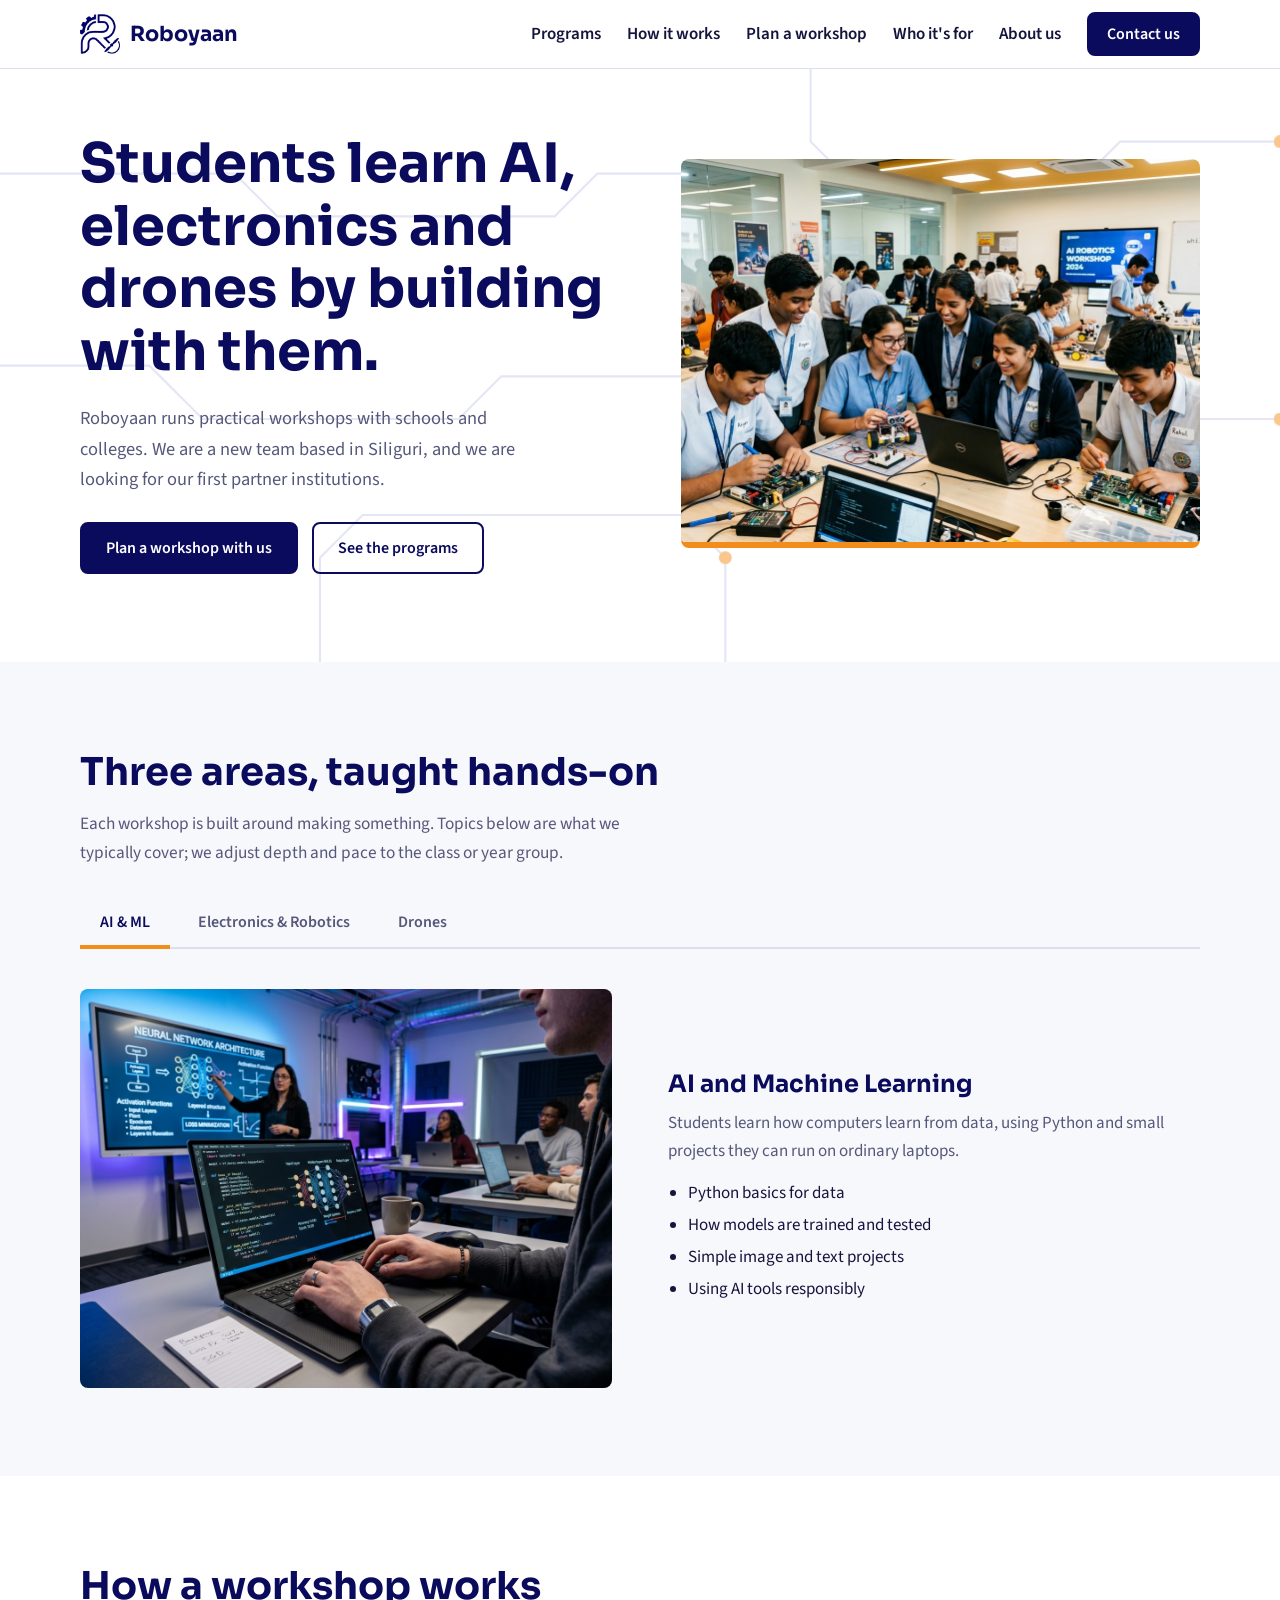
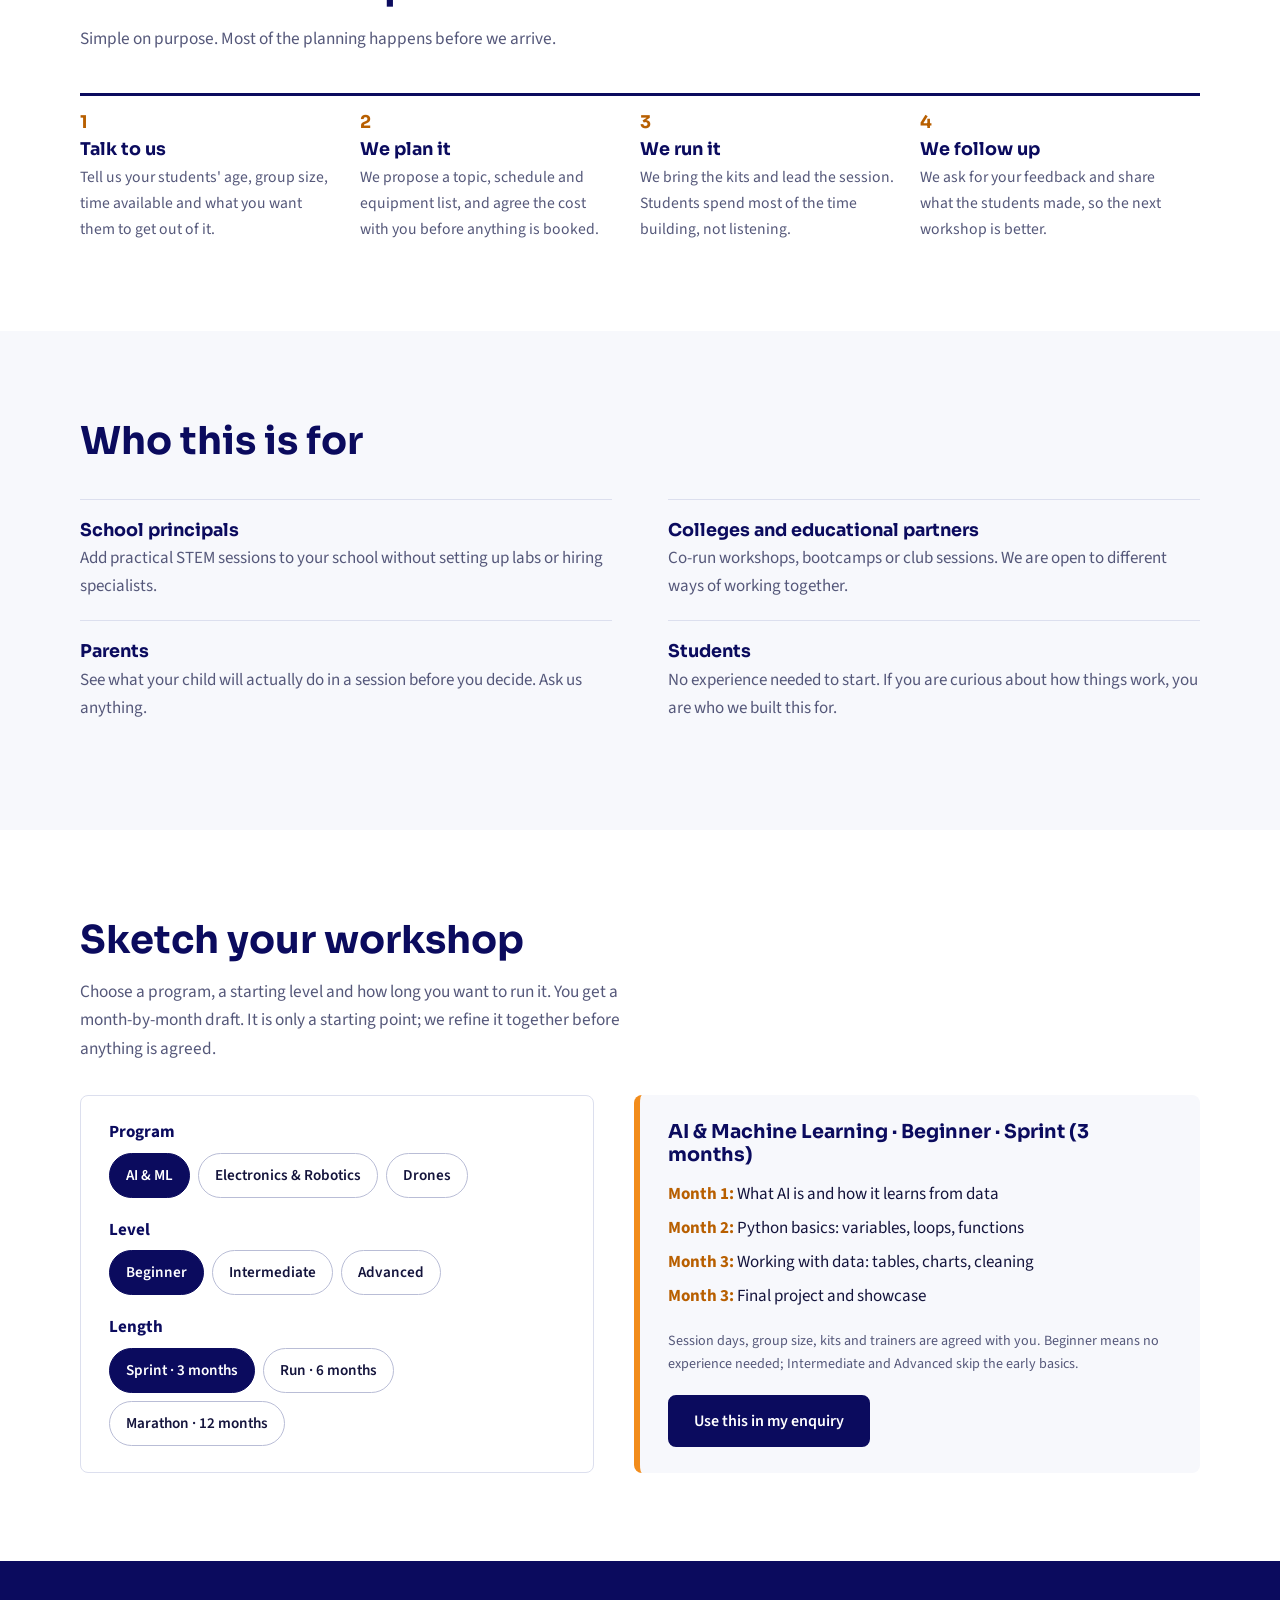
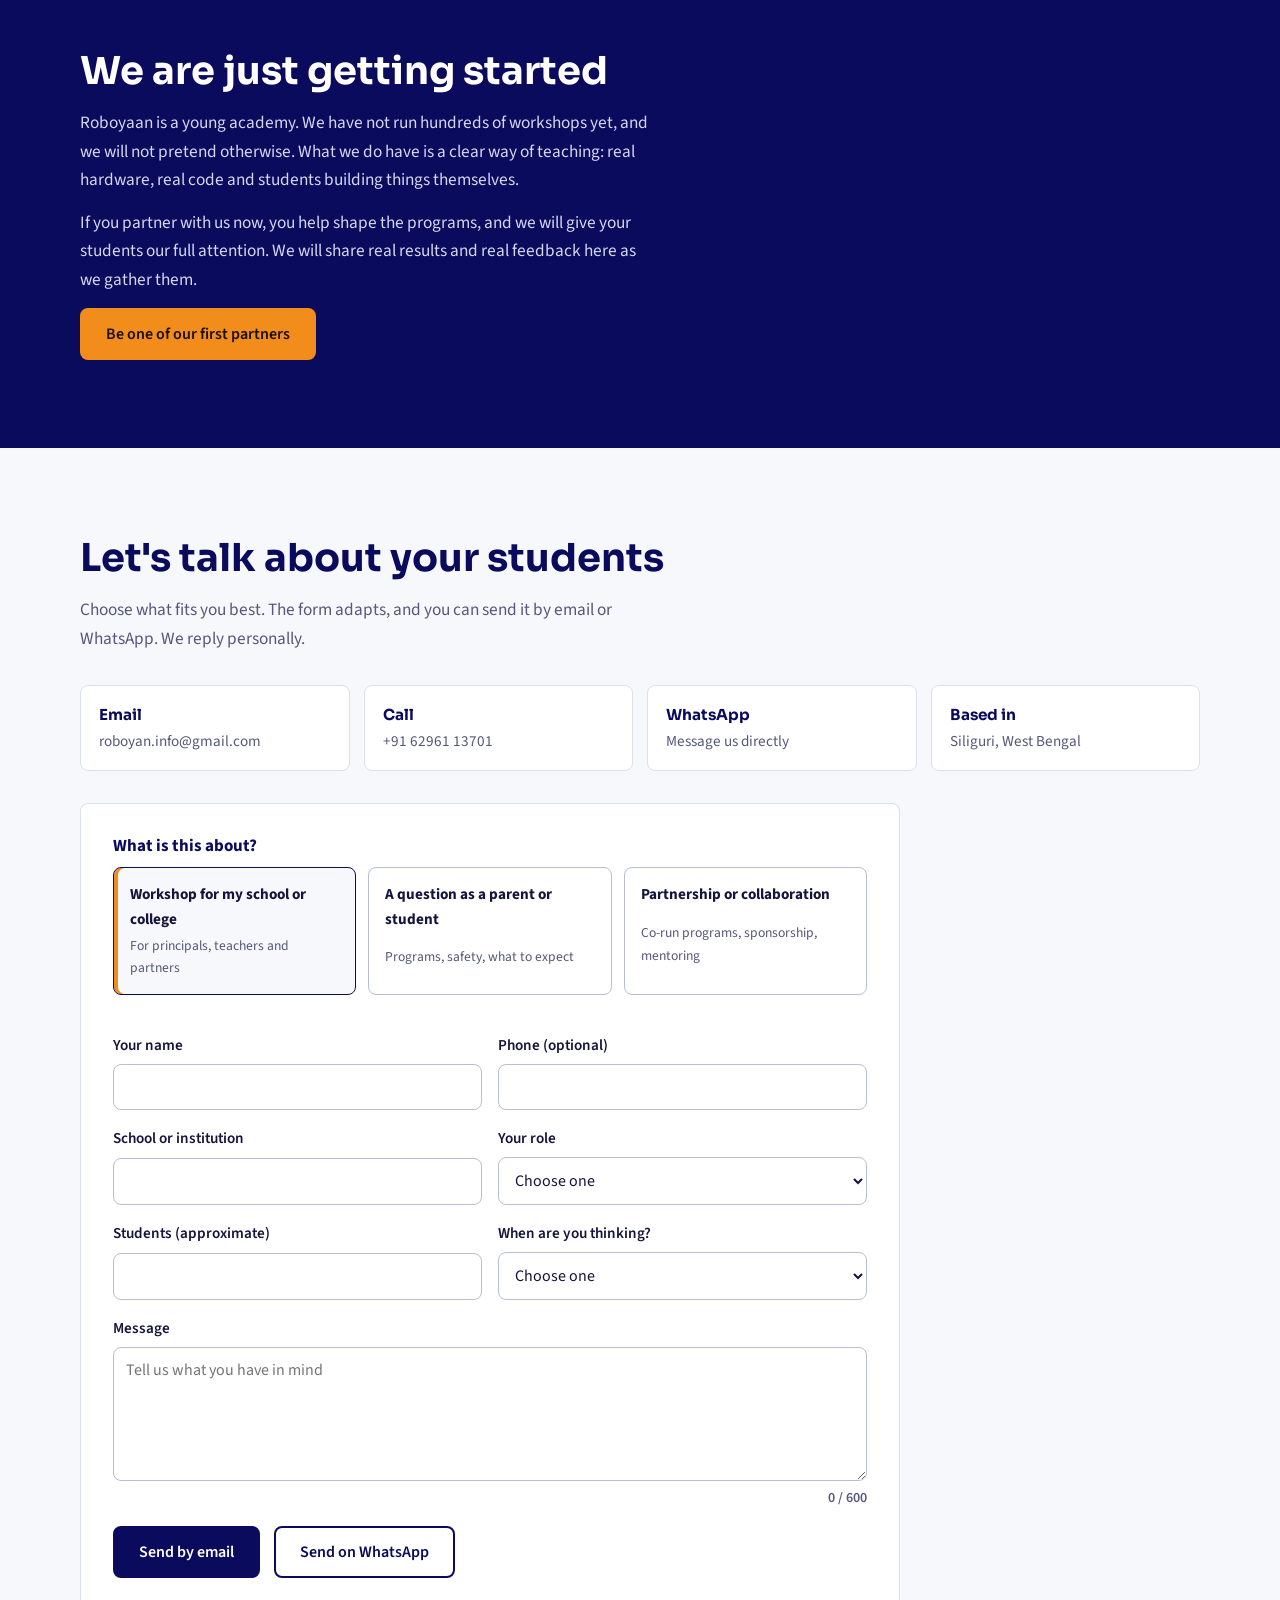
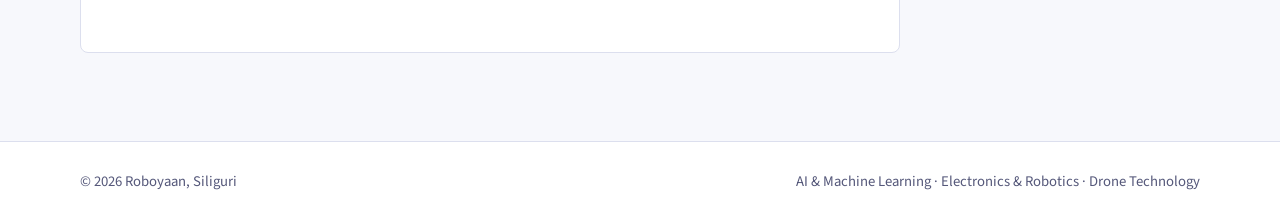
==== index.html @ c1b2df6e "Add files via upload" ====
<!DOCTYPE html>
<html lang="en" class="no-js">
<head>
<meta charset="UTF-8">
<meta name="viewport" content="width=device-width, initial-scale=1">
<title>Roboyaan | Hands-on AI, Electronics and Drone Workshops for Schools and Colleges</title>
<meta name="description" content="Roboyaan is a new education team in Siliguri running hands-on workshops in AI and machine learning, electronics and robotics, and drone technology for schools and colleges.">
<link rel="icon" href="favicon.ico" sizes="any">
<link rel="icon" type="image/png" sizes="32x32" href="favicon-32.png">
<link rel="icon" type="image/png" sizes="16x16" href="favicon-16.png">
<link rel="apple-touch-icon" href="apple-touch-icon.png">
<meta name="theme-color" content="#0b0b5e">
<link rel="preconnect" href="https://fonts.googleapis.com">
<link rel="preconnect" href="https://fonts.gstatic.com" crossorigin>
<link href="https://fonts.googleapis.com/css2?family=Sora:wght@500;700&family=Source+Sans+3:wght@400;600;700&display=swap" rel="stylesheet">
<script>document.documentElement.className="js"</script>
<link rel="stylesheet" href="style.css">
</head>
<body>

<header>
  <div class="wrap bar">
    <a class="brand" href="#top"><img src="assets/logo-mark.png" alt="" width="40" height="40"><span>Roboyaan</span></a>
    <button class="menu" id="menu" aria-expanded="false" aria-controls="nav">Menu</button>
    <nav id="nav">
      <a href="#programs">Programs</a>
      <a href="#how">How it works</a>
      <a href="#planner">Plan a workshop</a>
      <a href="#who">Who it's for</a>
      <a href="#about">About us</a>
      <a class="btn" href="#contact">Contact us</a>
    </nav>
  </div>
</header>

<main id="top">
<section class="hero">
  <svg class="circuit" viewBox="0 0 1200 600" preserveAspectRatio="xMidYMid slice" aria-hidden="true">
    <path pathLength="1" d="M0 120H220L260 160H520L560 120H900"/>
    <path pathLength="1" d="M0 300H140L190 350H430L470 310H760L800 350H1200"/>
    <path pathLength="1" d="M300 600V480L340 440H640L680 480V600"/>
    <path pathLength="1" d="M760 0V90L800 130H1010L1050 90H1200"/>
    <circle cx="900" cy="120" r="6"/><circle cx="1200" cy="350" r="6"/><circle cx="680" cy="480" r="6"/><circle cx="1200" cy="90" r="6"/>
  </svg>
  <div class="wrap">
    <div>
      <h1>Students learn AI, electronics and drones by building with them.</h1>
      <p>Roboyaan runs practical workshops with schools and colleges. We are a new team based in Siliguri, and we are looking for our first partner institutions.</p>
      <div class="actions">
        <a class="btn" href="#contact">Plan a workshop with us</a>
        <a class="btn ghost" href="#programs">See the programs</a>
      </div>
    </div>
    <figure>
      <img src="assets/hero_workshop.jpg" alt="Students working on robotics kits and laptops in a classroom">
      <!-- TODO: replace with a real Roboyaan photo as soon as you have one -->
    </figure>
  </div>
</section>

<section id="programs" class="alt">
  <div class="wrap">
    <h2>Three areas, taught hands-on</h2>
    <p class="lead">Each workshop is built around making something. Topics below are what we typically cover; we adjust depth and pace to the class or year group.</p>

    <div class="tabs" role="tablist" aria-label="Programs"><button role="tab" id="t0" aria-controls="p0" aria-selected="true">AI &amp; ML</button><button role="tab" id="t1" aria-controls="p1" aria-selected="false">Electronics &amp; Robotics</button><button role="tab" id="t2" aria-controls="p2" aria-selected="false">Drones</button></div>
    <div class="panels">
      <div class="prog panel" role="tabpanel" id="p0" aria-labelledby="t0"><img src="assets/ai_ml_workshop.jpg" alt="Students learning neural networks with code on a laptop"><div><h3>AI and Machine Learning</h3><p>Students learn how computers learn from data, using Python and small projects they can run on ordinary laptops.</p><ul>
          <li>Python basics for data</li>
          <li>How models are trained and tested</li>
          <li>Simple image and text projects</li>
          <li>Using AI tools responsibly</li>
        </ul></div></div>
      <div class="prog panel" role="tabpanel" id="p1" aria-labelledby="t1" hidden><img src="assets/electronics_robotics.jpg" alt="A student soldering a circuit board at a workbench"><div><h3>Electronics and Robotics</h3><p>Students wire real circuits, program microcontrollers and see their code move something in the physical world.</p><ul>
          <li>Circuits, sensors and Arduino boards</li>
          <li>Basic soldering with supervision</li>
          <li>Building and programming a small robot</li>
          <li>Intro to embedded electronics and IoT</li>
        </ul></div></div>
      <div class="prog panel" role="tabpanel" id="p2" aria-labelledby="t2" hidden><img src="assets/drone_technology.jpg" alt="Students holding drone controllers while an instructor explains"><div><h3>Drone Technology</h3><p>Students learn how drones fly, what the parts do and how they are controlled, with flying done safely and within local rules.</p><ul>
          <li>How multirotor drones work</li>
          <li>Parts: motors, flight controller, battery</li>
          <li>Flight basics and safety</li>
          <li>Uses such as mapping and photography</li>
        </ul></div></div>
    </div>
  </div>
</section>

<section id="how">
  <div class="wrap">
    <h2>How a workshop works</h2>
    <p class="lead">Simple on purpose. Most of the planning happens before we arrive.</p>
    <ol class="steps">
      <li><h3>Talk to us</h3><p>Tell us your students' age, group size, time available and what you want them to get out of it.</p></li>
      <li><h3>We plan it</h3><p>We propose a topic, schedule and equipment list, and agree the cost with you before anything is booked.</p></li>
      <li><h3>We run it</h3><p>We bring the kits and lead the session. Students spend most of the time building, not listening.</p></li>
      <li><h3>We follow up</h3><p>We ask for your feedback and share what the students made, so the next workshop is better.</p></li>
    </ol>
  </div>
</section>

<section id="who" class="alt">
  <div class="wrap">
    <h2>Who this is for</h2>
    <div class="who">
      <div><h3>School principals</h3><p>Add practical STEM sessions to your school without setting up labs or hiring specialists.</p></div>
      <div><h3>Colleges and educational partners</h3><p>Co-run workshops, bootcamps or club sessions. We are open to different ways of working together.</p></div>
      <div><h3>Parents</h3><p>See what your child will actually do in a session before you decide. Ask us anything.</p></div>
      <div><h3>Students</h3><p>No experience needed to start. If you are curious about how things work, you are who we built this for.</p></div>
    </div>
  </div>
</section>

<section id="planner">
  <div class="wrap">
    <h2>Sketch your workshop</h2>
    <p class="lead">Choose a program, a starting level and how long you want to run it. You get a month-by-month draft. It is only a starting point; we refine it together before anything is agreed.</p>
    <div class="planner">
      <div class="controls">
        <fieldset><legend>Program</legend>
          <label class="chip"><input type="radio" name="prog" value="ai" checked><span>AI &amp; ML</span></label>
          <label class="chip"><input type="radio" name="prog" value="elec"><span>Electronics &amp; Robotics</span></label>
          <label class="chip"><input type="radio" name="prog" value="drone"><span>Drones</span></label>
        </fieldset>
        <fieldset><legend>Level</legend>
          <label class="chip"><input type="radio" name="lvl" value="Beginner" checked><span>Beginner</span></label>
          <label class="chip"><input type="radio" name="lvl" value="Intermediate"><span>Intermediate</span></label>
          <label class="chip"><input type="radio" name="lvl" value="Advanced"><span>Advanced</span></label>
        </fieldset>
        <fieldset><legend>Length</legend>
          <label class="chip"><input type="radio" name="len" value="3" checked><span>Sprint · 3 months</span></label>
          <label class="chip"><input type="radio" name="len" value="6"><span>Run · 6 months</span></label>
          <label class="chip"><input type="radio" name="len" value="12"><span>Marathon · 12 months</span></label>
        </fieldset>
      </div>
      <div class="result" aria-live="polite">
        <h3 id="rTitle"></h3>
        <ol id="rList"></ol>
        <p class="hint">Session days, group size, kits and trainers are agreed with you. Beginner means no experience needed; Intermediate and Advanced skip the early basics.</p>
        <button class="btn" id="useOutline" type="button">Use this in my enquiry</button>
      </div>
    </div>
  </div>
</section>

<section id="about" class="honest">
  <div class="wrap">
    <h2>We are just getting started</h2>
    <p>Roboyaan is a young academy. We have not run hundreds of workshops yet, and we will not pretend otherwise. What we do have is a clear way of teaching: real hardware, real code and students building things themselves.</p>
    <p>If you partner with us now, you help shape the programs, and we will give your students our full attention. We will share real results and real feedback here as we gather them.</p>
    <a class="btn" href="#contact">Be one of our first partners</a>
  </div>
</section>

<section id="contact" class="alt">
  <div class="wrap">
    <h2>Let's talk about your students</h2>
    <p class="lead">Choose what fits you best. The form adapts, and you can send it by email or WhatsApp. We reply personally.</p>
    <div class="reach">
      <a class="rcard" href="mailto:roboyan.info@gmail.com"><b>Email</b><span>roboyan.info@gmail.com</span></a>
      <a class="rcard" href="tel:+916296113701"><b>Call</b><span>+91 62961 13701</span></a>
      <a class="rcard" href="https://wa.me/916296113701" target="_blank" rel="noopener"><b>WhatsApp</b><span>Message us directly</span></a>
      <div class="rcard"><b>Based in</b><span>Siliguri, West Bengal</span></div>
    </div>
    <form id="contactForm" novalidate>
      <fieldset class="types"><legend>What is this about?</legend>
        <label class="tcard"><input type="radio" name="type" value="School or college workshop" checked><span><b>Workshop for my school or college</b><small>For principals, teachers and partners</small></span></label>
        <label class="tcard"><input type="radio" name="type" value="Parent or student question"><span><b>A question as a parent or student</b><small>Programs, safety, what to expect</small></span></label>
        <label class="tcard"><input type="radio" name="type" value="Partnership"><span><b>Partnership or collaboration</b><small>Co-run programs, sponsorship, mentoring</small></span></label>
      </fieldset>
      <div class="row">
        <label>Your name<input name="name" required maxlength="80" autocomplete="name"></label>
        <label>Phone (optional)<input name="phone" type="tel" maxlength="20" autocomplete="tel"></label>
      </div>
      <div class="adapt" data-for="School or college workshop|Partnership">
        <div class="row">
          <label>School or institution<input name="institution" maxlength="100" autocomplete="organization"></label>
          <label>Your role<select name="role"><option value="">Choose one</option><option>Principal or administrator</option><option>Teacher or coordinator</option><option>Other</option></select></label>
        </div>
        <div class="row">
          <label>Students (approximate)<input name="count" type="number" min="1" max="2000" inputmode="numeric"></label>
          <label>When are you thinking?<select name="when"><option value="">Choose one</option><option>Within a month</option><option>In 1 to 3 months</option><option>Later this year</option><option>Just exploring</option></select></label>
        </div>
      </div>
      <div class="adapt" data-for="Parent or student question" hidden>
        <div class="row">
          <label>Child's class (or your class)<input name="grade" maxlength="30"></label>
          <label>Most interested in<select name="interest"><option value="">Not sure yet</option><option>AI &amp; Machine Learning</option><option>Electronics &amp; Robotics</option><option>Drone Technology</option></select></label>
        </div>
      </div>
      <label>Message<textarea name="message" rows="5" maxlength="600" required placeholder="Tell us what you have in mind"></textarea>
        <span class="hint"><span id="count">0</span> / 600</span></label>
      <input class="hp" name="website" tabindex="-1" autocomplete="off" aria-hidden="true">
      <div class="actions">
        <button class="btn" type="submit" data-via="email">Send by email</button>
        <button class="btn ghost" type="submit" data-via="whatsapp">Send on WhatsApp</button>
      </div>
      <p id="status" class="status" role="status" aria-live="polite"></p>
      <div id="fallback" class="fallback" hidden>
        <p>Your email or WhatsApp app should have opened with the message ready. If nothing opened, copy it and send it to <b>roboyan.info@gmail.com</b>.</p>
        <button class="btn ghost" type="button" id="copyMsg">Copy message</button>
      </div>
    </form>
  </div>
</section>
</main>

<footer>
  <div class="wrap">
    <span>&copy; 2026 Roboyaan, Siliguri</span>
    <span>AI &amp; Machine Learning · Electronics &amp; Robotics · Drone Technology</span>
  </div>
</footer>

<script src="script.js"></script>
</body>
</html>
---- style.css ----
:root{--ink:#14143c;--navy:#0b0b5e;--muted:#55587a;--paper:#f7f8fc;--white:#fff;--line:#dcdfee;--amber:#f28c1b;--amber-d:#b85f00;--r:8px}
*{box-sizing:border-box;margin:0}
html{scroll-behavior:smooth;scroll-padding-top:76px}
body{font:17px/1.65 "Source Sans 3",system-ui,sans-serif;color:var(--ink);background:var(--white)}
h1,h2,h3{font-family:Sora,system-ui,sans-serif;line-height:1.15;color:var(--navy)}
img{max-width:100%;display:block}
a{color:var(--navy)}
:focus-visible{outline:3px solid var(--amber);outline-offset:3px}
.wrap{width:min(1120px,100% - 40px);margin-inline:auto}
section{padding:88px 0}
.alt{background:var(--paper)}
h2{font-size:clamp(1.7rem,3.4vw,2.4rem);margin-bottom:16px;max-width:22ch}
.lead{color:var(--muted);max-width:62ch;font-size:1.08rem}
.btn{display:inline-block;padding:13px 24px;border-radius:var(--r);font-weight:600;text-decoration:none;border:2px solid var(--navy);background:var(--navy);color:#fff;cursor:pointer;font:600 1rem "Source Sans 3",sans-serif}
.btn:hover{background:var(--ink)}
.btn.ghost{background:transparent;color:var(--navy)}
.btn.ghost:hover{background:var(--paper)}
header{position:sticky;top:0;z-index:10;background:#fff;border-bottom:1px solid var(--line)}
.bar{display:flex;align-items:center;justify-content:space-between;height:68px}
.brand{display:flex;align-items:center;gap:10px;text-decoration:none;font:700 1.3rem Sora,sans-serif}
.brand{line-height:1}.brand img{height:40px;width:40px;object-fit:contain}
nav{display:flex;gap:26px;align-items:center}
nav a{text-decoration:none;font-weight:600;color:var(--ink)}
nav a:hover{color:var(--amber-d)}
nav .btn{padding:9px 18px;color:#fff}
.menu{display:none;background:none;border:2px solid var(--navy);border-radius:var(--r);padding:6px 12px;font:600 .95rem inherit;color:var(--navy)}
.hero{padding:64px 0 88px}
.hero .wrap{display:grid;grid-template-columns:1.05fr 1fr;gap:56px;align-items:center}
.hero h1{font-size:clamp(2.1rem,4.6vw,3.4rem);margin-bottom:20px}
.hero p{color:var(--muted);font-size:1.15rem;margin-bottom:28px;max-width:52ch}
.actions{display:flex;gap:14px;flex-wrap:wrap}
.hero img{border-radius:var(--r);border-bottom:6px solid var(--amber);aspect-ratio:4/3;object-fit:cover;width:100%}
.photo-note{font-size:.82rem;color:var(--muted);margin-top:8px}
.prog{display:grid;grid-template-columns:1fr 1fr;gap:56px;align-items:center;margin-top:64px}
.prog:nth-of-type(even) img{order:2}
.prog img{border-radius:var(--r);aspect-ratio:4/3;object-fit:cover;width:100%}
.prog h3{font-size:1.5rem;margin-bottom:10px}
.prog p{color:var(--muted);margin-bottom:14px}
.prog ul{padding-left:20px}
.prog li{margin-bottom:4px}
.steps{list-style:none;padding:0;margin-top:40px;display:grid;grid-template-columns:repeat(4,1fr);gap:0;counter-reset:s}
.steps li{counter-increment:s;padding:0 24px 0 0;border-top:3px solid var(--navy);padding-top:18px}
.steps li::before{content:counter(s);font:700 1.1rem Sora;color:var(--amber-d);display:block;margin-bottom:6px}
.steps h3{font-size:1.1rem;margin-bottom:6px}
.steps p{color:var(--muted);font-size:.98rem}
.who{display:grid;grid-template-columns:repeat(2,1fr);gap:0 56px;margin-top:36px}
.who div{padding:20px 0;border-top:1px solid var(--line)}
.who h3{font-size:1.1rem;margin-bottom:4px}
.who p{color:var(--muted)}
.honest{background:var(--navy);color:#fff}
.honest h2{color:#fff}
.honest p{max-width:64ch;color:#d5d7f0;margin-bottom:14px;font-size:1.08rem}
.honest .btn{background:var(--amber);border-color:var(--amber);color:#1a1000}
.contact{display:grid;grid-template-columns:1fr 1.2fr;gap:56px;margin-top:36px}
.contact dl{display:grid;gap:18px}
.contact dt{font-weight:700;color:var(--navy)}
.contact dd{margin:0;color:var(--muted)}
form{display:grid;gap:16px}
label{display:grid;gap:6px;font-weight:600;font-size:.95rem}
input,select,textarea{font:1rem "Source Sans 3",sans-serif;padding:11px 12px;border:1.5px solid #b9bdd6;border-radius:var(--r);background:#fff;color:var(--ink)}
.row{display:grid;grid-template-columns:1fr 1fr;gap:16px}
.hint{font-size:.88rem;color:var(--muted)}
footer{padding:28px 0;border-top:1px solid var(--line);font-size:.92rem;color:var(--muted)}
footer .wrap{display:flex;justify-content:space-between;gap:12px;flex-wrap:wrap}
@media(max-width:860px){
 section{padding:60px 0}
 .hero .wrap,.prog,.contact{grid-template-columns:1fr;gap:28px}
 .prog:nth-of-type(even) img{order:0}
 .steps{grid-template-columns:1fr 1fr;gap:28px 20px}
 .who,.row{grid-template-columns:1fr}
 .menu{display:block}
 nav{display:none;position:absolute;top:68px;left:0;right:0;background:#fff;flex-direction:column;align-items:flex-start;padding:16px 20px 22px;border-bottom:1px solid var(--line)}
 nav.open{display:flex}
}
@media(max-width:520px){.steps{grid-template-columns:1fr}}
@media(prefers-reduced-motion:reduce){html{scroll-behavior:auto}}

/* ---- Dynamics ---- */
.hero{position:relative;overflow:hidden}
.hero .wrap{position:relative}
.circuit{position:absolute;inset:0;width:100%;height:100%;opacity:.5;pointer-events:none}
.circuit path{fill:none;stroke:#c9cdea;stroke-width:2;stroke-dasharray:1;stroke-dashoffset:1;animation:draw 2.4s .3s ease-out forwards}
.circuit circle{fill:var(--amber);opacity:0;animation:pop .4s 2.4s forwards}
.circuit path:nth-of-type(2){animation-delay:.6s}.circuit path:nth-of-type(3){animation-delay:.9s}.circuit path:nth-of-type(4){animation-delay:1.2s}
@keyframes draw{to{stroke-dashoffset:0}}
@keyframes pop{to{opacity:1}}
@keyframes rise{from{opacity:0;transform:translateY(22px)}to{opacity:1;transform:none}}
.hero h1,.hero p,.hero .actions,.hero figure{animation:rise .7s ease-out both}
.hero p{animation-delay:.15s}.hero .actions{animation-delay:.3s}.hero figure{animation-delay:.25s}
header{transition:box-shadow .25s}
header.scrolled{box-shadow:0 4px 18px rgba(11,11,94,.1)}
.btn{transition:transform .15s,background .2s}
.btn:hover{transform:translateY(-2px)}
.btn:active{transform:none}

.js .reveal{opacity:0;transform:translateY(24px);transition:opacity .6s ease,transform .6s ease}
.js .reveal.in{opacity:1;transform:none}
.steps li{position:relative;border-top:0}
.steps li::after{content:"";position:absolute;top:0;left:0;right:0;height:3px;background:var(--navy);transform-origin:left;transition:transform .8s ease}
.js .steps:not(.in) li::after{transform:scaleX(0)}
.steps li:nth-child(2)::after{transition-delay:.2s}.steps li:nth-child(3)::after{transition-delay:.4s}.steps li:nth-child(4)::after{transition-delay:.6s}

.tabs{display:flex;gap:8px;flex-wrap:wrap;margin-top:32px;border-bottom:2px solid var(--line)}
.tabs button{font:600 1rem "Source Sans 3",sans-serif;padding:12px 20px;border:0;background:none;color:var(--muted);cursor:pointer;border-bottom:4px solid transparent;margin-bottom:-2px}
.tabs button:hover{color:var(--navy)}
.tabs button[aria-selected=true]{color:var(--navy);border-color:var(--amber)}
.panel{margin-top:40px}
.panel:not([hidden]){animation:rise .45s ease-out}
.panel img{transition:transform .5s}
.panel img:hover{transform:scale(1.02)}

.planner{display:grid;grid-template-columns:1fr 1.1fr;gap:40px;margin-top:32px;align-items:start}
fieldset{border:0;padding:0;margin:0 0 22px;display:flex;flex-wrap:wrap;gap:8px}
legend{font-weight:700;color:var(--navy);margin-bottom:10px;padding:0;float:left;width:100%}
.chip input{position:absolute;opacity:0}
.chip span{display:inline-block;padding:9px 16px;border:1.5px solid #b9bdd6;border-radius:99px;cursor:pointer;font-weight:600;transition:all .15s}
.chip span:hover{border-color:var(--navy)}
.chip input:checked+span{background:var(--navy);border-color:var(--navy);color:#fff}
.chip input:focus-visible+span{outline:3px solid var(--amber);outline-offset:2px}
.result{background:var(--paper);border-left:6px solid var(--amber);border-radius:var(--r);padding:26px 28px}
.result h3{font-size:1.2rem;margin-bottom:14px}
.result ol{padding-left:22px;margin-bottom:14px}
.result li{margin-bottom:6px;animation:rise .4s ease-out both}
.result .btn{margin-top:8px}
@media(max-width:860px){.planner{grid-template-columns:1fr}}
@media(prefers-reduced-motion:reduce){
 *,*::before,*::after{animation:none!important;transition:none!important}
 .circuit path{stroke-dashoffset:0}.circuit circle{opacity:1}
 .js .reveal{opacity:1;transform:none}.js .steps:not(.in) li::after{transform:none}
}
[hidden]{display:none!important}
.prog:nth-of-type(even) img{order:0}

/* ---- Skeleton loaders ---- */
.skel-img{color:transparent;background:linear-gradient(100deg,#e4e7f3 30%,#f4f5fb 50%,#e4e7f3 70%) 0 0/200% 100%;animation:shimmer 1.3s infinite linear}
.prog>img{transition:opacity .4s}
@keyframes shimmer{to{background-position:-200% 0}}

/* ---- Contact ---- */
#contact h2{max-width:26ch}
.reach{display:grid;grid-template-columns:repeat(4,1fr);gap:14px;margin:32px 0}
.rcard{display:grid;gap:2px;padding:16px 18px;background:#fff;border:1.5px solid var(--line);border-radius:var(--r);text-decoration:none;color:var(--ink);transition:border-color .2s,transform .15s}
a.rcard:hover{border-color:var(--amber);transform:translateY(-2px)}
.rcard b{color:var(--navy);font-family:Sora,sans-serif;font-size:.95rem}
.rcard span{color:var(--muted);font-size:.95rem;overflow-wrap:anywhere}
#contactForm{background:#fff;border:1.5px solid var(--line);border-radius:var(--r);padding:32px;max-width:820px}
.types{display:grid;grid-template-columns:repeat(3,1fr);gap:12px}
.tcard input{position:absolute;opacity:0}
.tcard>span{display:grid;gap:3px;height:100%;padding:14px 16px;border:1.5px solid #b9bdd6;border-radius:var(--r);cursor:pointer;transition:all .15s}
.tcard small{font-weight:400;color:var(--muted);font-size:.85rem}
.tcard:hover>span{border-color:var(--navy)}
.tcard input:checked+span{border-color:var(--navy);background:var(--paper);box-shadow:inset 4px 0 0 var(--amber)}
.tcard input:focus-visible+span{outline:3px solid var(--amber);outline-offset:2px}
.adapt{display:grid;gap:16px}
.adapt:not([hidden]){animation:rise .35s ease-out}
.hp{position:absolute;left:-9999px;width:1px;height:1px;opacity:0}
.hint{text-align:right}
.status{min-height:1.5em;font-weight:600;color:var(--navy)}
.status.bad{color:#b3261e}
.fallback{background:var(--paper);border-left:6px solid var(--amber);border-radius:var(--r);padding:16px 20px;display:grid;gap:10px}
.fallback .btn{justify-self:start}
@media(max-width:860px){.reach{grid-template-columns:1fr 1fr}.types{grid-template-columns:1fr}#contactForm{padding:22px}}
@media(max-width:520px){.reach{grid-template-columns:1fr}}


.result ol{list-style:none;padding:0}.result li b{color:var(--amber-d)}

/* ---- Alignment fixes ---- */
.planner{align-items:stretch}
.planner .controls{background:#fff;border:1.5px solid var(--line);border-radius:var(--r);padding:26px 28px}
.planner .controls fieldset:last-child{margin-bottom:0}
legend{float:none;display:block;width:auto;margin-bottom:10px;line-height:1.2}
fieldset{display:flex;flex-wrap:wrap;gap:8px;min-width:0}
fieldset legend{flex:0 0 100%}
.result{display:flex;flex-direction:column}
.result .hint{text-align:left}
.result .btn{margin-top:auto;align-self:flex-start}
.result ol{margin-bottom:14px}
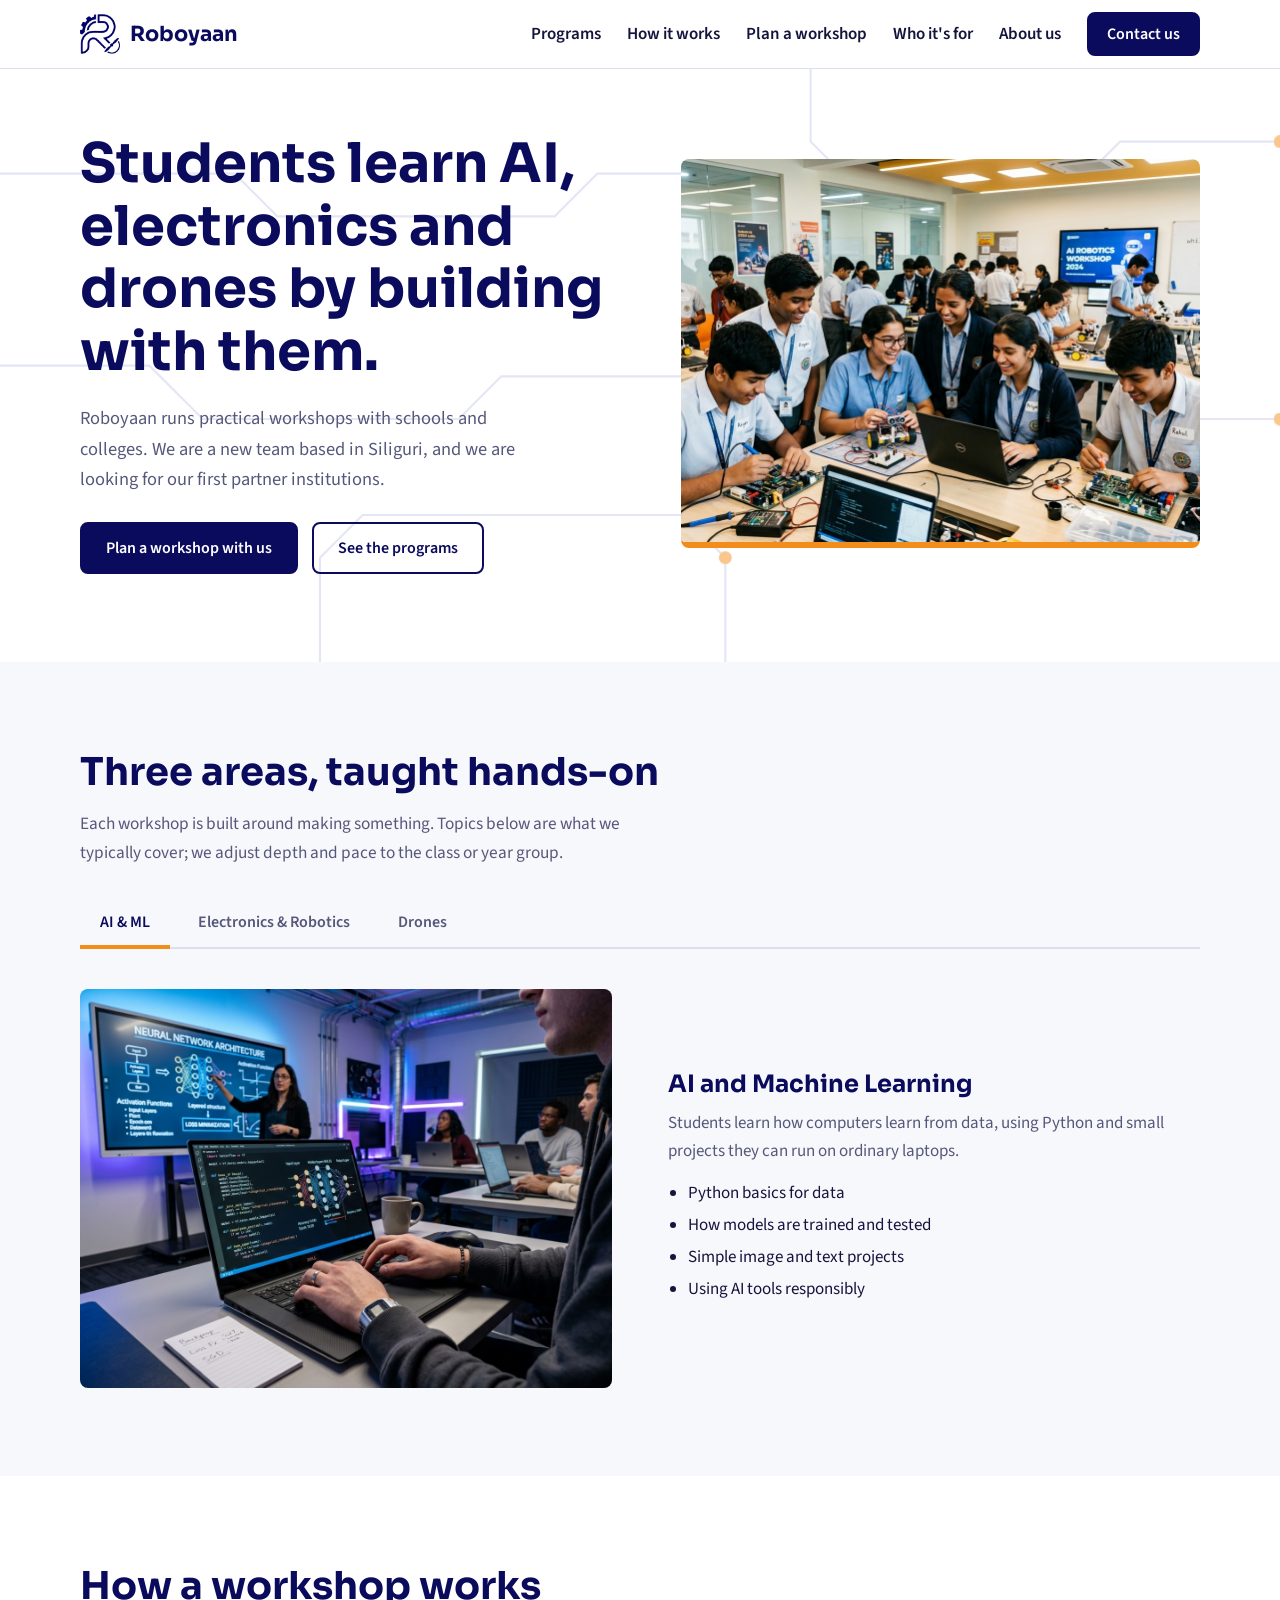
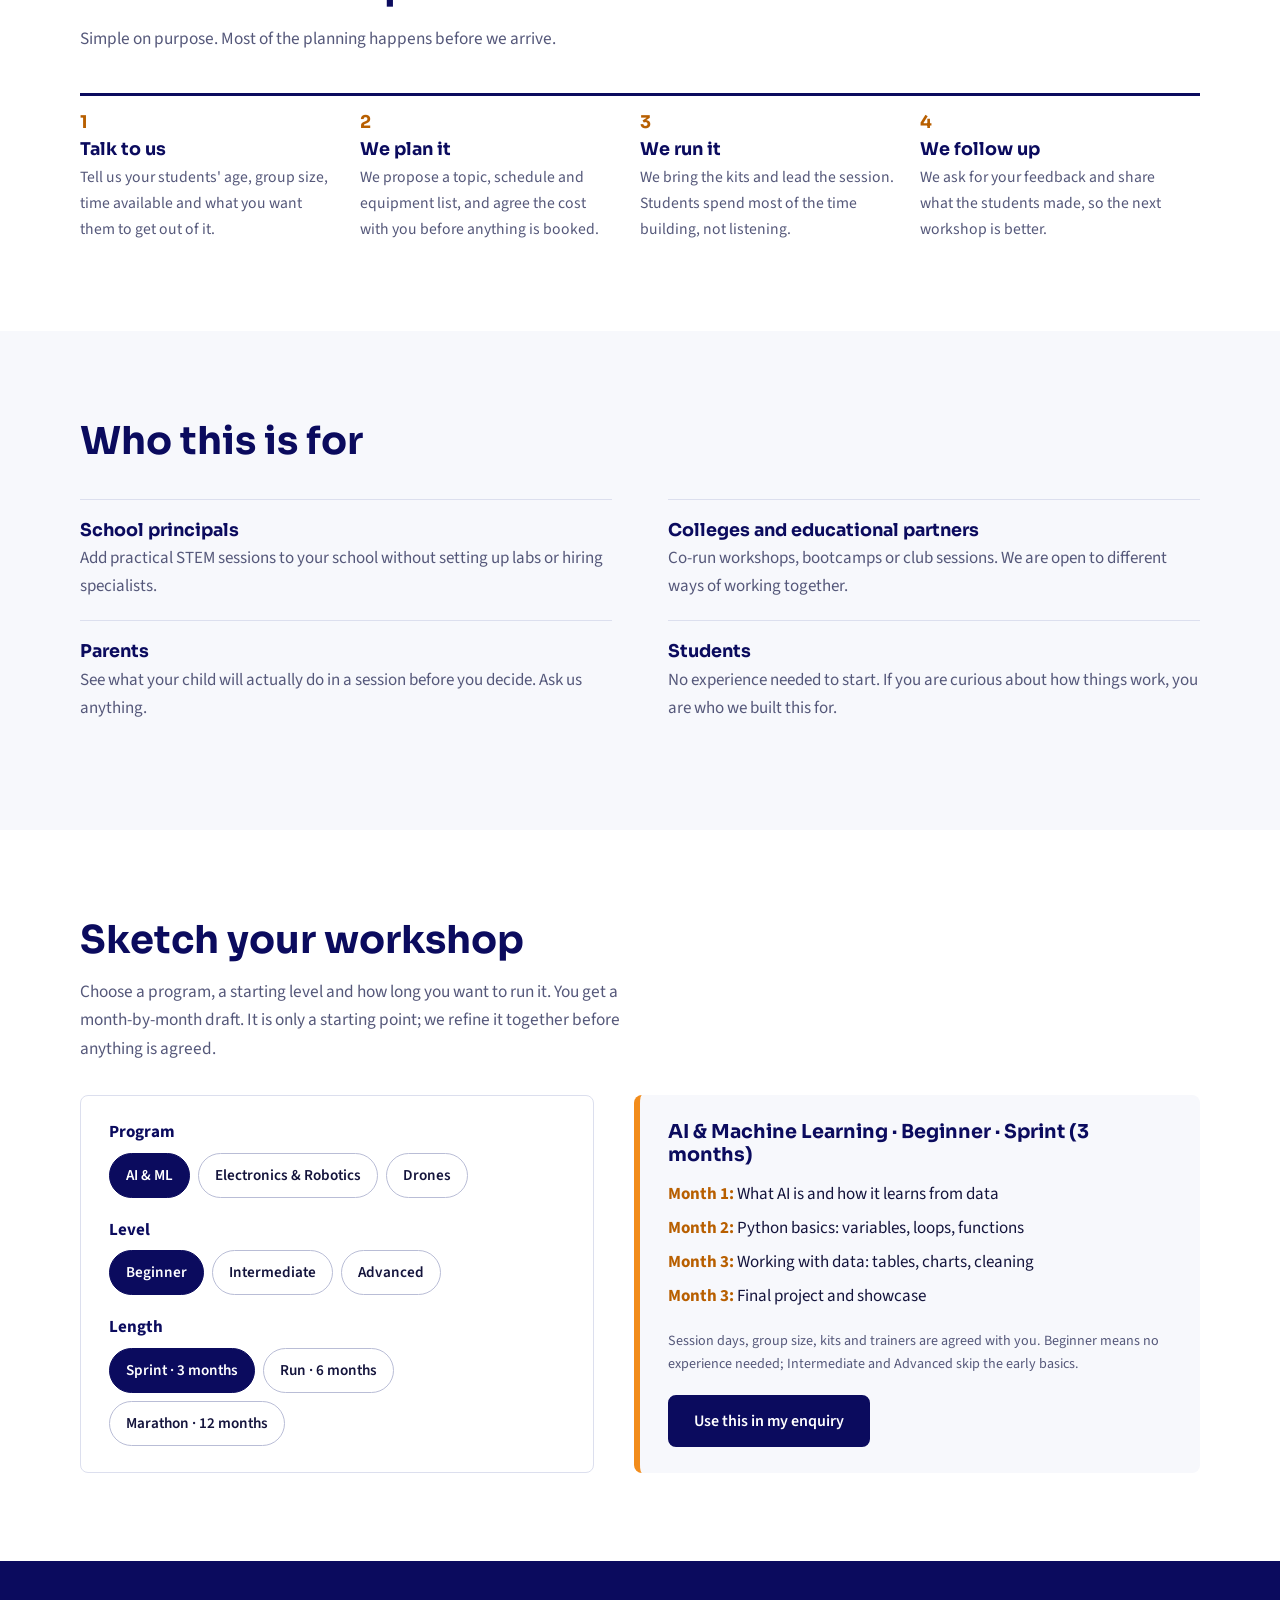
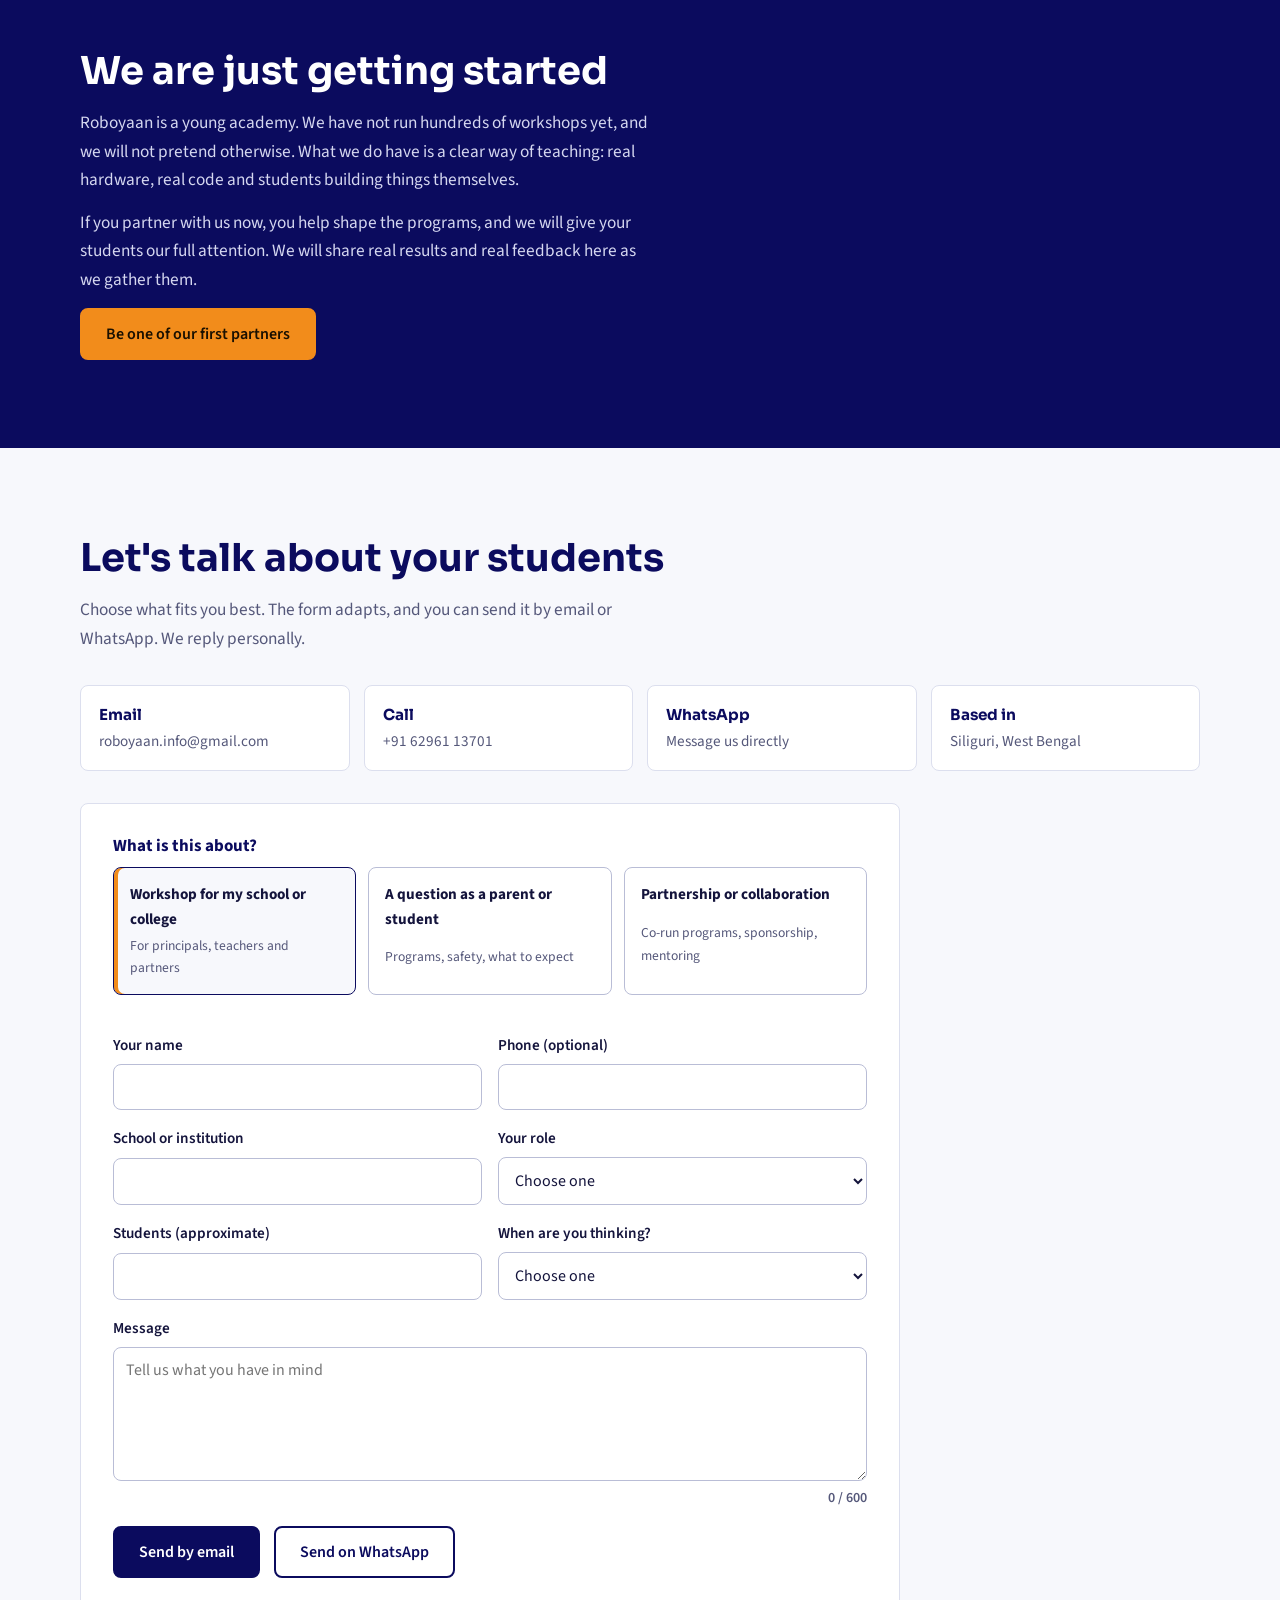
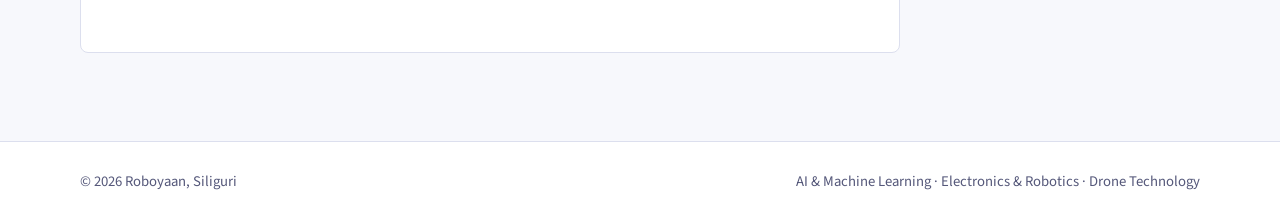
==== commit 065419d0: "Update index.html" ====
--- a/index.html
+++ b/index.html
@@ -158,7 +158,7 @@
     <h2>Let's talk about your students</h2>
     <p class="lead">Choose what fits you best. The form adapts, and you can send it by email or WhatsApp. We reply personally.</p>
     <div class="reach">
-      <a class="rcard" href="mailto:roboyan.info@gmail.com"><b>Email</b><span>roboyan.info@gmail.com</span></a>
+      <a class="rcard" href="mailto:roboyaan.info@gmail.com"><b>Email</b><span>roboyaan.info@gmail.com</span></a>
       <a class="rcard" href="tel:+916296113701"><b>Call</b><span>+91 62961 13701</span></a>
       <a class="rcard" href="https://wa.me/916296113701" target="_blank" rel="noopener"><b>WhatsApp</b><span>Message us directly</span></a>
       <div class="rcard"><b>Based in</b><span>Siliguri, West Bengal</span></div>
@@ -198,7 +198,7 @@
       </div>
       <p id="status" class="status" role="status" aria-live="polite"></p>
       <div id="fallback" class="fallback" hidden>
-        <p>Your email or WhatsApp app should have opened with the message ready. If nothing opened, copy it and send it to <b>roboyan.info@gmail.com</b>.</p>
+        <p>Your email or WhatsApp app should have opened with the message ready. If nothing opened, copy it and send it to <b>roboyaan.info@gmail.com</b>.</p>
         <button class="btn ghost" type="button" id="copyMsg">Copy message</button>
       </div>
     </form>
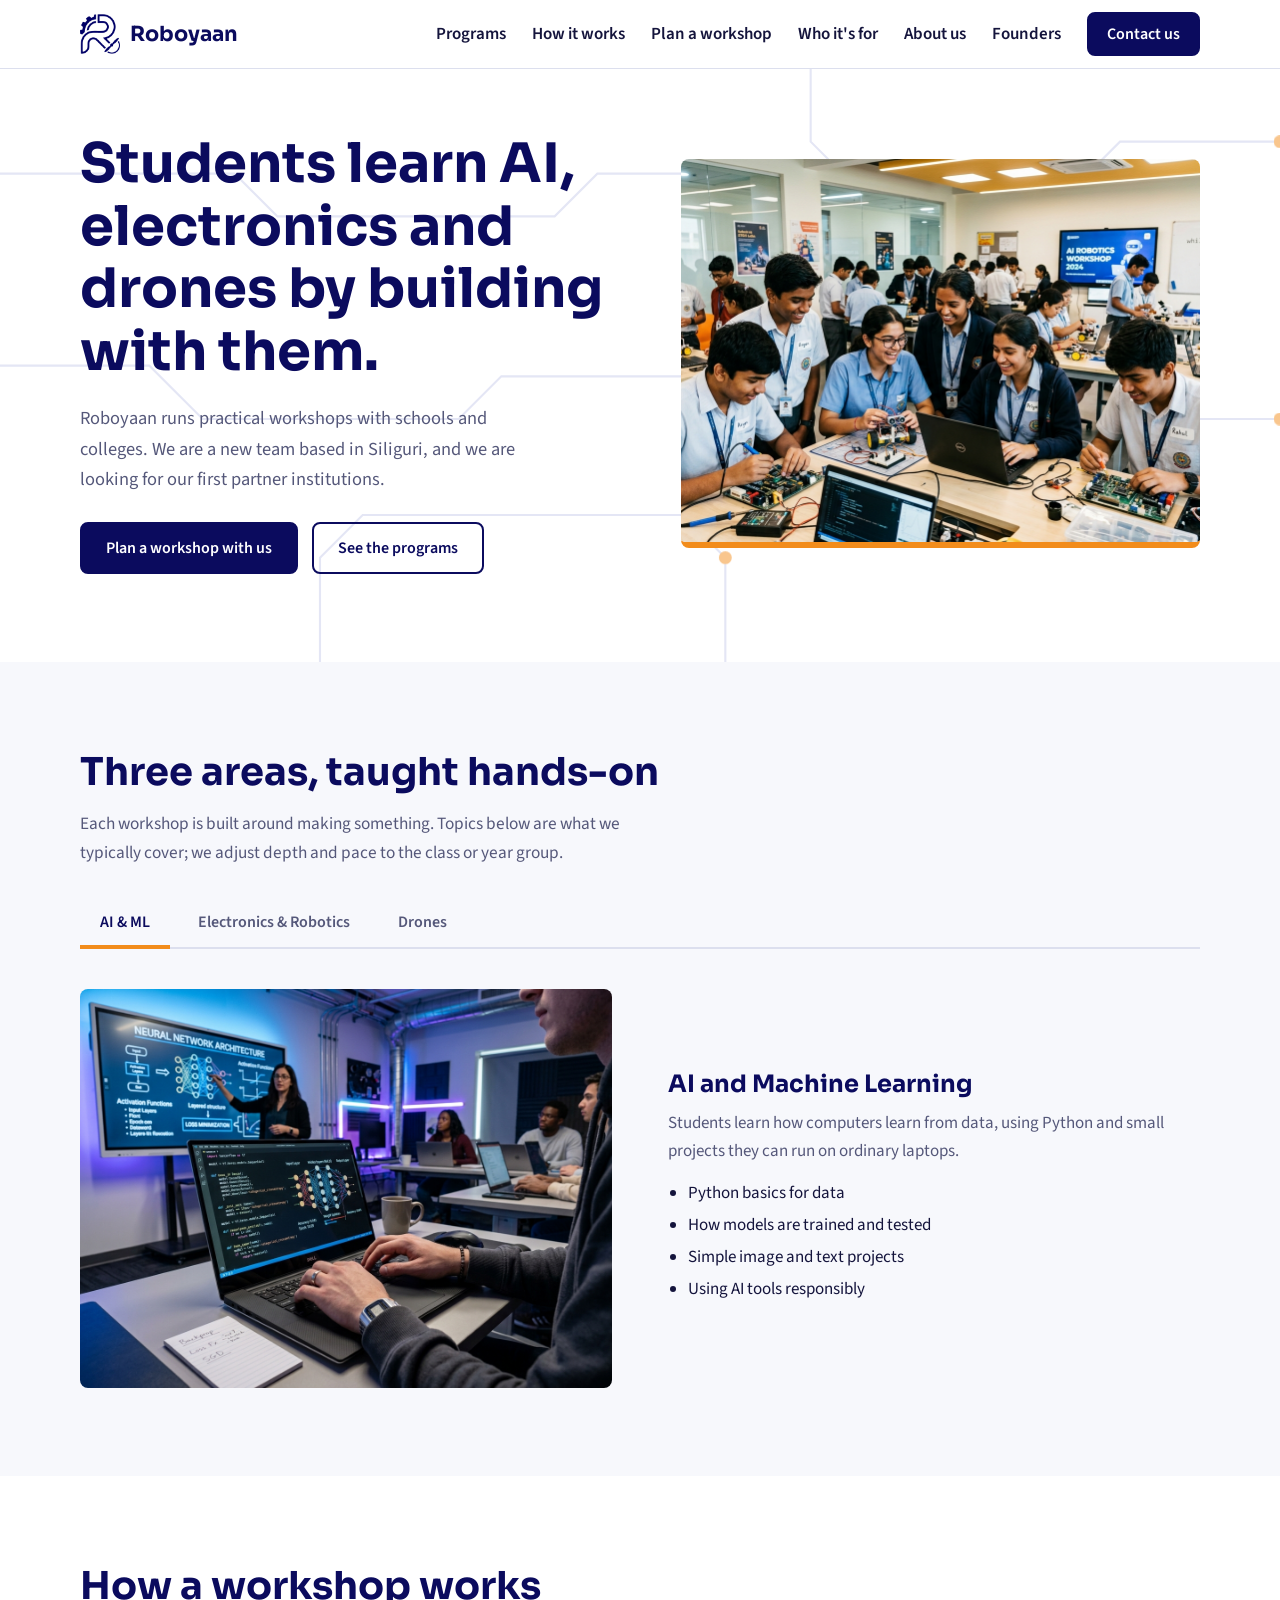
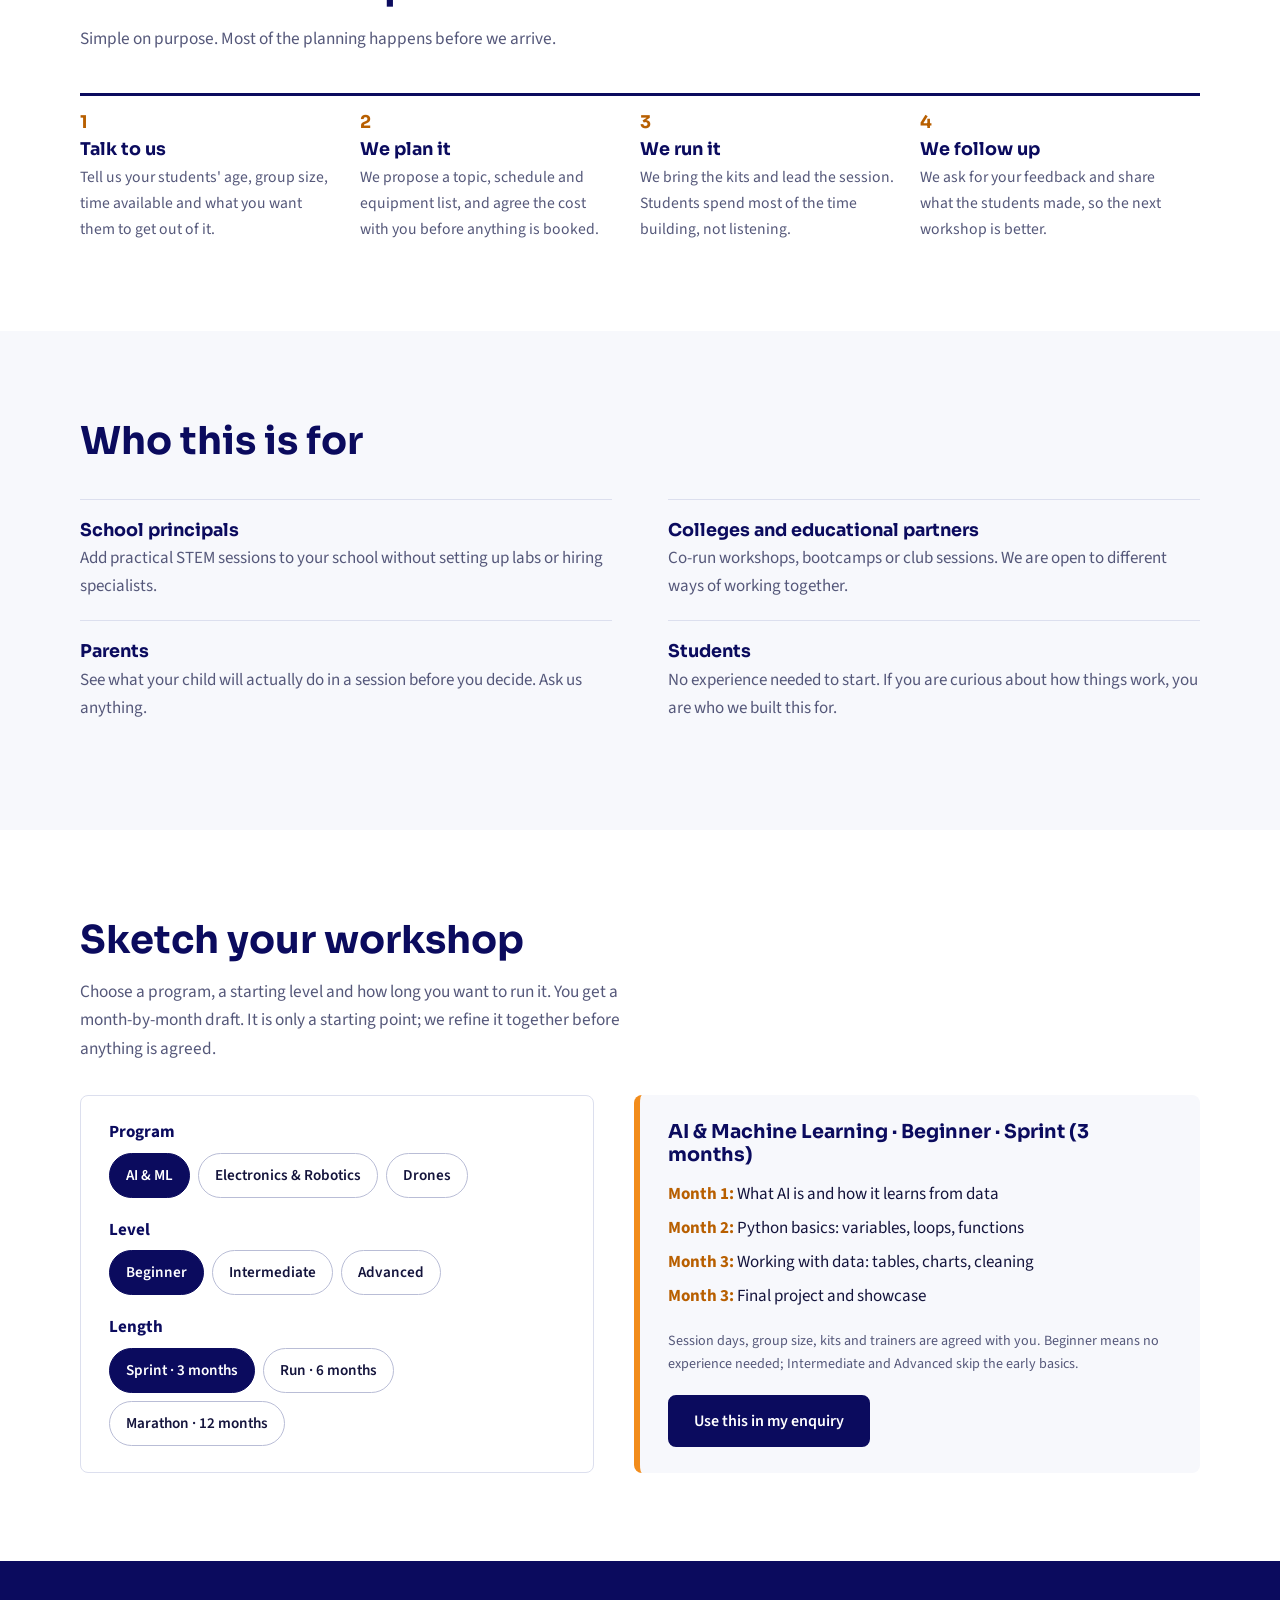
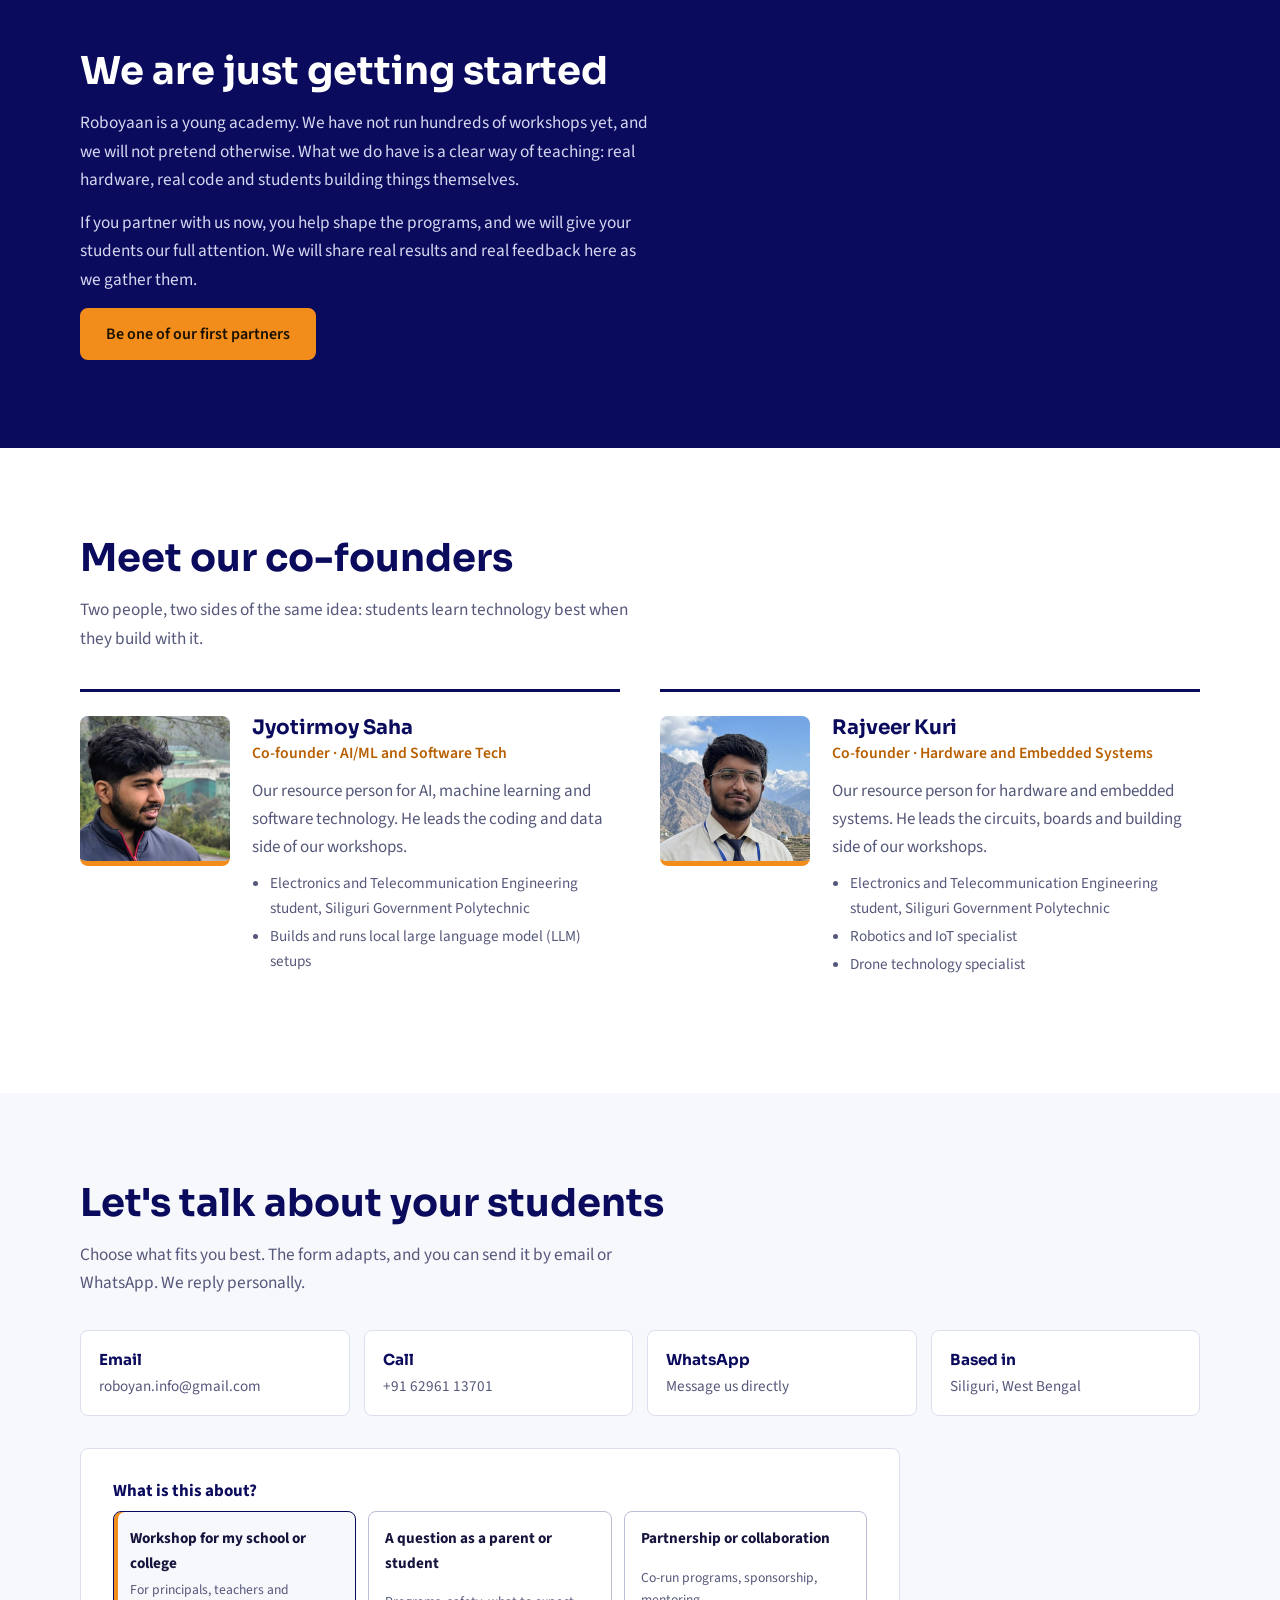
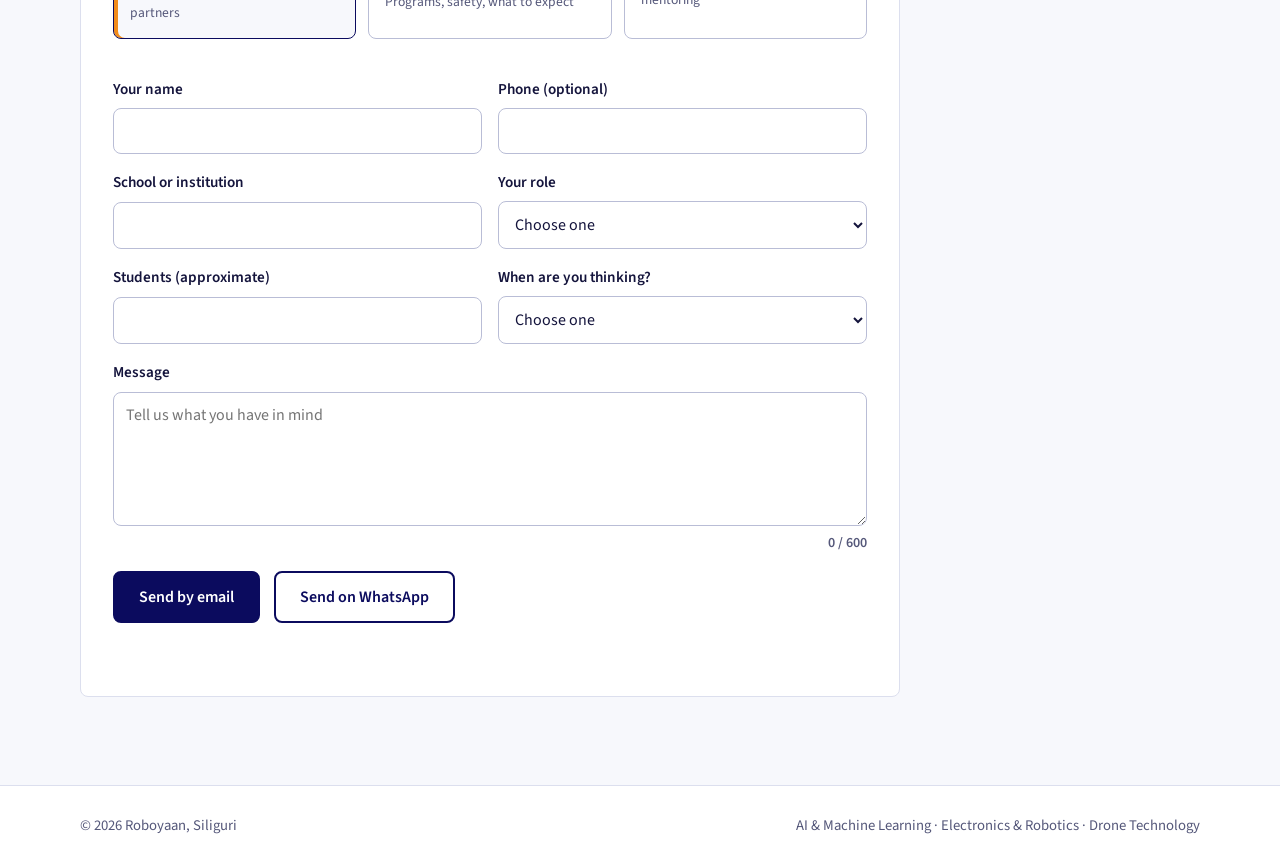
==== commit b6a6d27c: "Add files via upload" ====
--- a/index.html
+++ b/index.html
@@ -28,6 +28,7 @@
       <a href="#planner">Plan a workshop</a>
       <a href="#who">Who it's for</a>
       <a href="#about">About us</a>
+      <a href="#team">Founders</a>
       <a class="btn" href="#contact">Contact us</a>
     </nav>
   </div>
@@ -153,12 +154,50 @@
   </div>
 </section>
 
+<section id="team">
+  <div class="wrap">
+    <h2>Meet our co-founders</h2>
+    <p class="lead">Two people, two sides of the same idea: students learn technology best when they build with it.</p>
+    <div class="founders">
+
+      <article class="founder">
+        <img src="assets/founders/jyotirmoy-saha.jpg" alt="Jyotirmoy Saha" width="150" height="150" loading="lazy">
+        <div>
+          <h3>Jyotirmoy Saha</h3>
+          <p class="role">Co-founder · AI/ML and Software Tech</p>
+          <p>Our resource person for AI, machine learning and software technology. He leads the coding and data side of our workshops.</p>
+          <ul class="facts">
+            <li>Electronics and Telecommunication Engineering student, Siliguri Government Polytechnic</li>
+            <li>Builds and runs local large language model (LLM) setups</li>
+          </ul>
+        </div>
+      </article>
+
+      <article class="founder">
+        <img src="assets/founders/rajveer-kuri.jpg" alt="Rajveer Kuri" width="150" height="150" loading="lazy">
+        <div>
+          <h3>Rajveer Kuri</h3>
+          <p class="role">Co-founder · Hardware and Embedded Systems</p>
+          <p>Our resource person for hardware and embedded systems. He leads the circuits, boards and building side of our workshops.</p>
+          <ul class="facts">
+            <li>Electronics and Telecommunication Engineering student, Siliguri Government Polytechnic</li>
+            <li>Robotics and IoT specialist</li>
+            <li>Drone technology specialist</li>
+          </ul>
+        </div>
+      </article>
+
+      <!-- To add a third co-founder, copy one whole <article>...</article> block and paste it here. -->
+    </div>
+  </div>
+</section>
+
 <section id="contact" class="alt">
   <div class="wrap">
     <h2>Let's talk about your students</h2>
     <p class="lead">Choose what fits you best. The form adapts, and you can send it by email or WhatsApp. We reply personally.</p>
     <div class="reach">
-      <a class="rcard" href="mailto:roboyaan.info@gmail.com"><b>Email</b><span>roboyaan.info@gmail.com</span></a>
+      <a class="rcard" href="mailto:roboyan.info@gmail.com"><b>Email</b><span>roboyan.info@gmail.com</span></a>
       <a class="rcard" href="tel:+916296113701"><b>Call</b><span>+91 62961 13701</span></a>
       <a class="rcard" href="https://wa.me/916296113701" target="_blank" rel="noopener"><b>WhatsApp</b><span>Message us directly</span></a>
       <div class="rcard"><b>Based in</b><span>Siliguri, West Bengal</span></div>
@@ -198,7 +237,7 @@
       </div>
       <p id="status" class="status" role="status" aria-live="polite"></p>
       <div id="fallback" class="fallback" hidden>
-        <p>Your email or WhatsApp app should have opened with the message ready. If nothing opened, copy it and send it to <b>roboyaan.info@gmail.com</b>.</p>
+        <p>Your email or WhatsApp app should have opened with the message ready. If nothing opened, copy it and send it to <b>roboyan.info@gmail.com</b>.</p>
         <button class="btn ghost" type="button" id="copyMsg">Copy message</button>
       </div>
     </form>
--- a/style.css
+++ b/style.css
@@ -176,3 +176,16 @@
 .result .hint{text-align:left}
 .result .btn{margin-top:auto;align-self:flex-start}
 .result ol{margin-bottom:14px}
+
+/* ---- Co-founders ---- */
+.founders{display:grid;grid-template-columns:repeat(2,1fr);gap:28px 40px;margin-top:36px}
+.founder{display:grid;grid-template-columns:150px 1fr;gap:22px;align-items:start;padding:24px 0;border-top:3px solid var(--navy)}
+.founder img,.avatar{width:150px;height:150px;border-radius:var(--r);object-fit:cover;border-bottom:5px solid var(--amber)}
+.avatar{display:grid;place-items:center;background:var(--navy);color:#fff;font:700 2.6rem Sora,sans-serif;letter-spacing:.04em}
+.founder h3{font-size:1.25rem;margin-bottom:2px}
+.founder .role{color:var(--amber-d);font-weight:600;margin-bottom:10px;font-size:.98rem}
+.founder p{color:var(--muted)}
+.founder a{display:inline-block;margin-top:8px;font-weight:600}
+@media(max-width:860px){.founders{grid-template-columns:1fr}}
+@media(max-width:480px){.founder{grid-template-columns:1fr}.founder img,.avatar{width:120px;height:120px}}
+.facts{margin:10px 0 0;padding-left:18px;color:var(--muted);font-size:.95rem}.facts li{margin-bottom:3px}
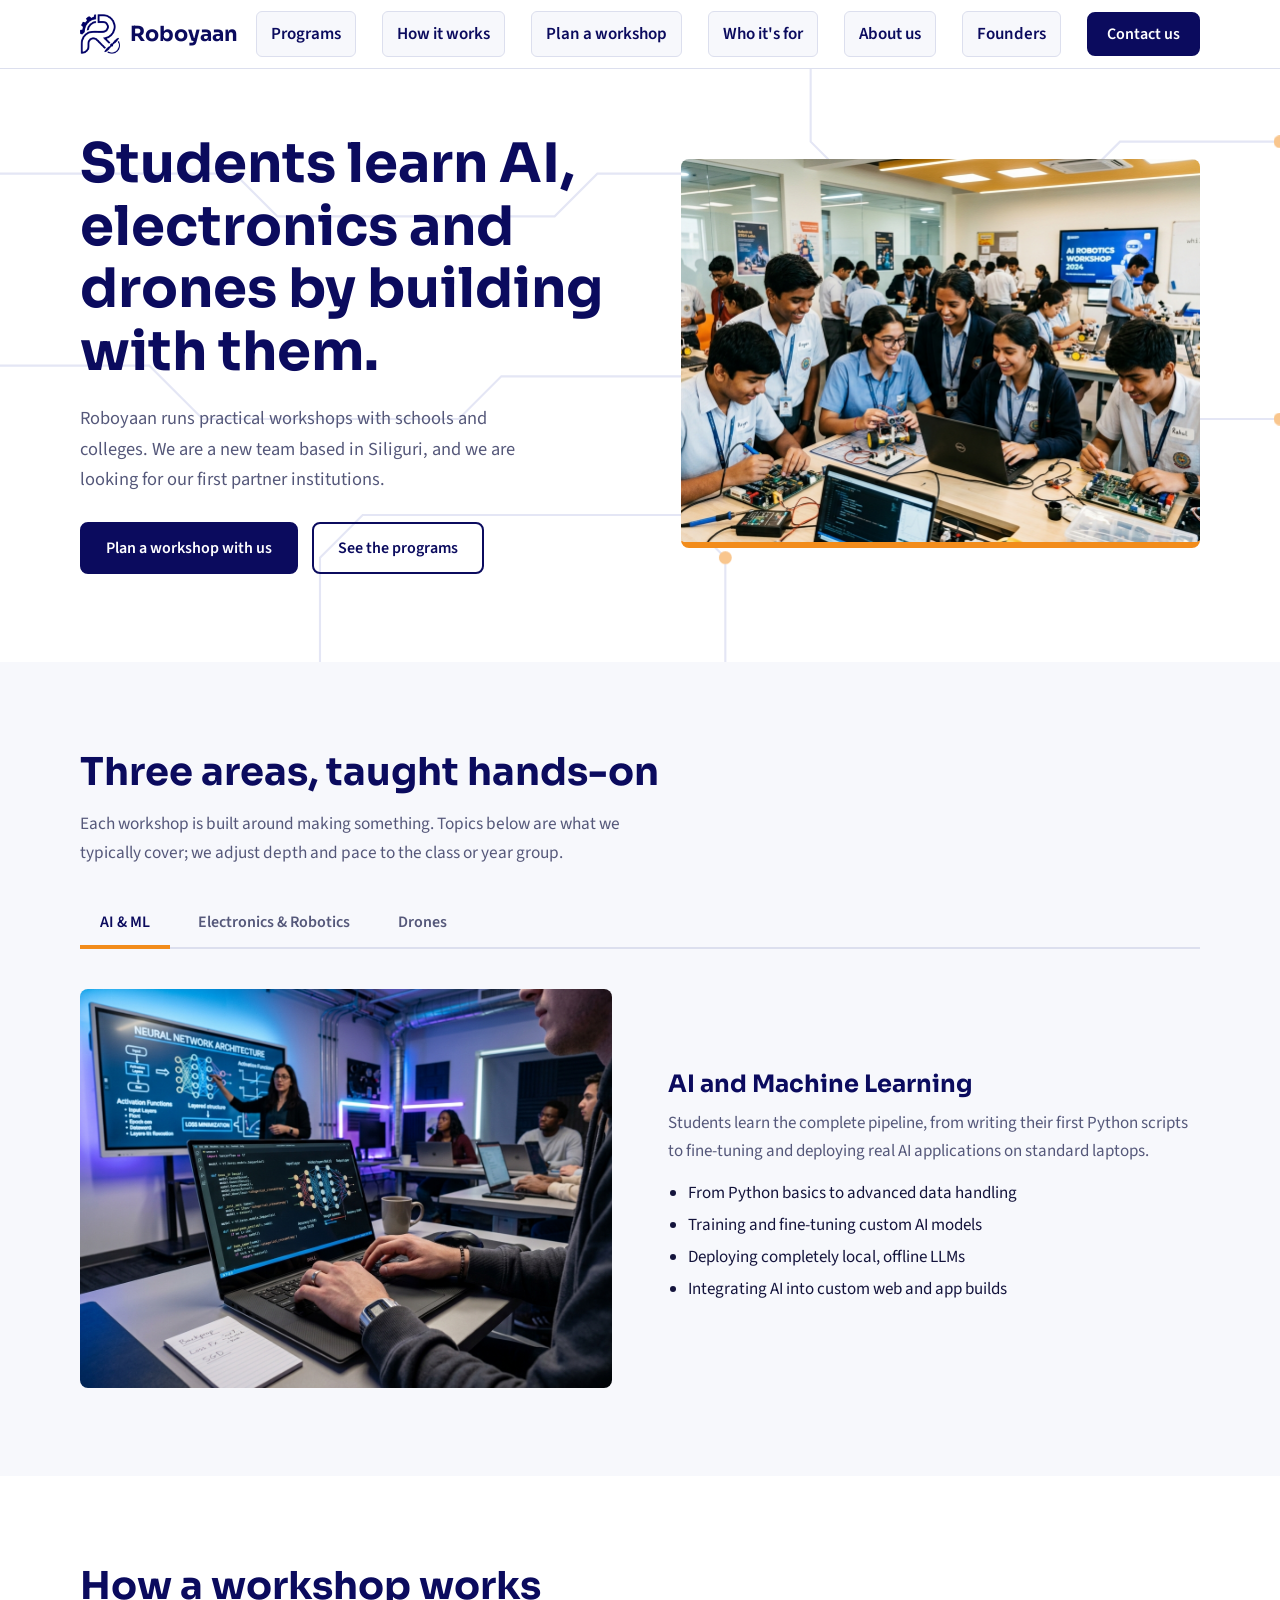
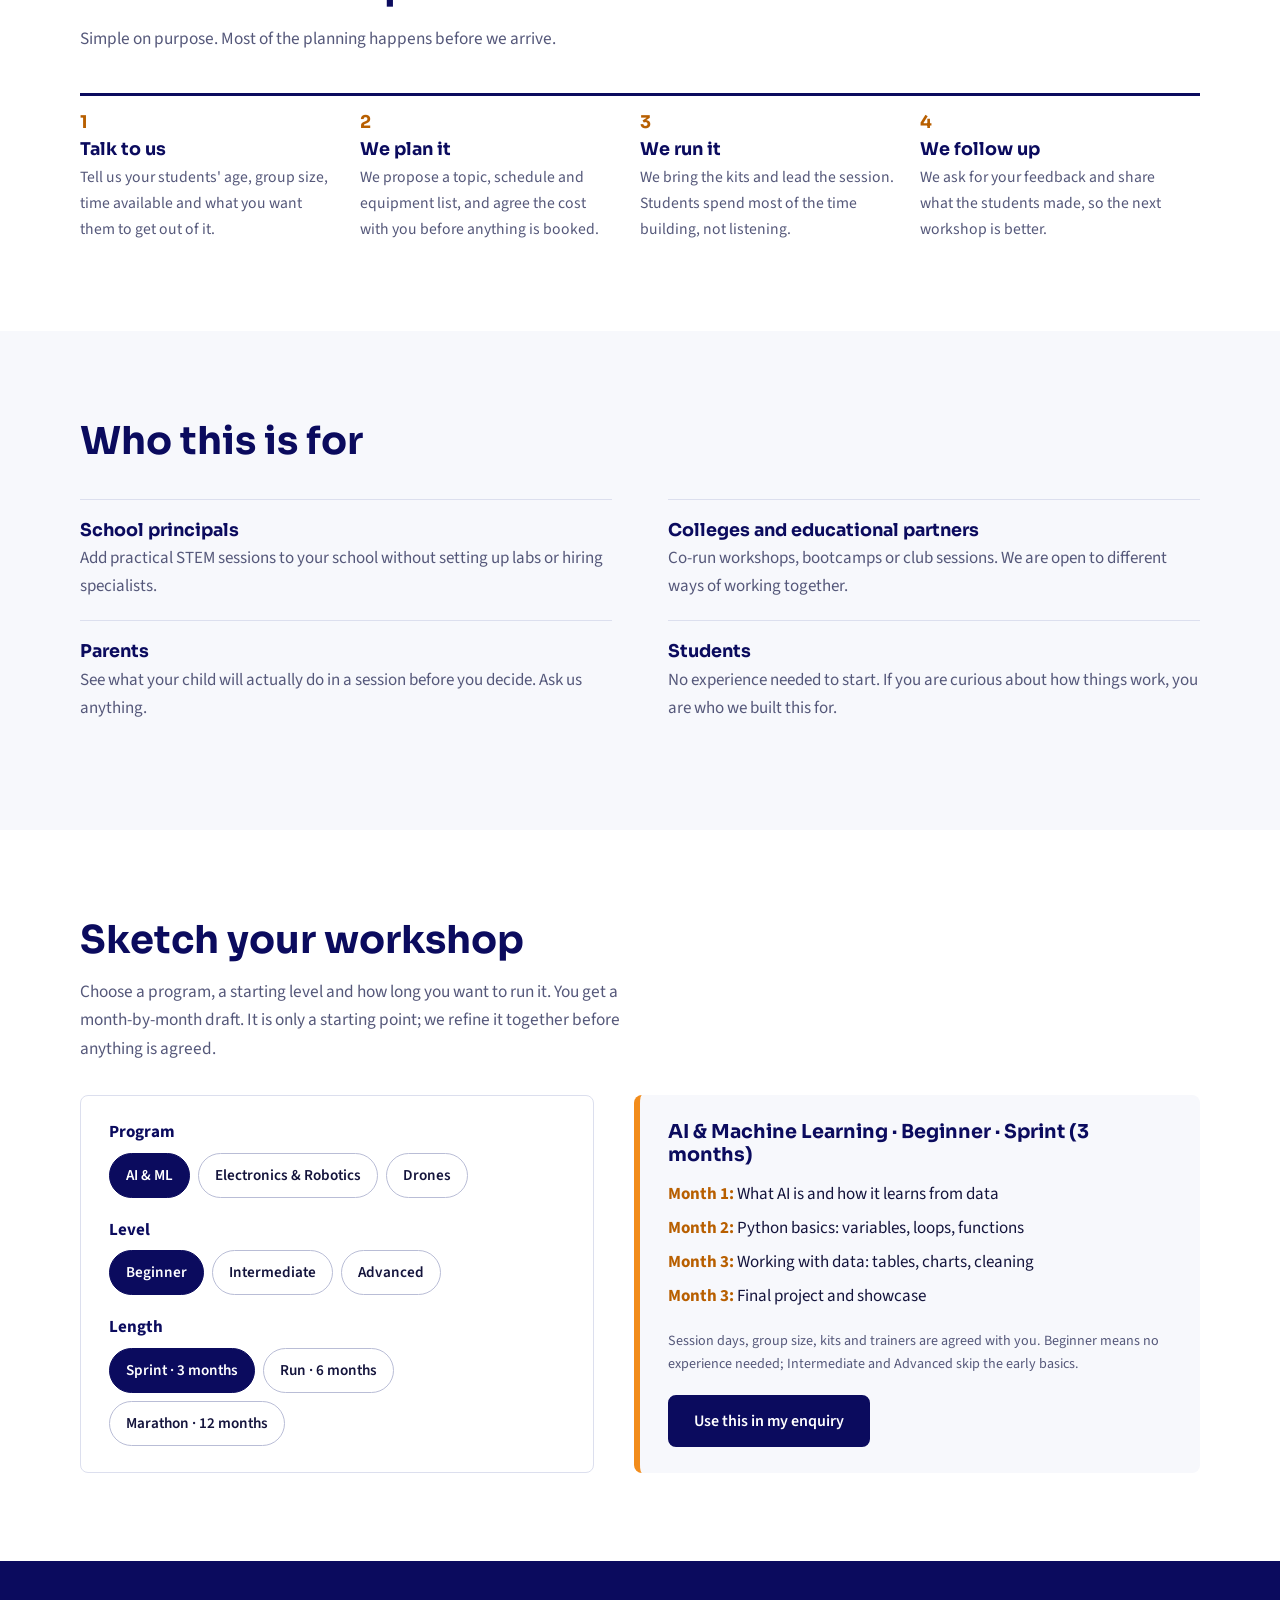
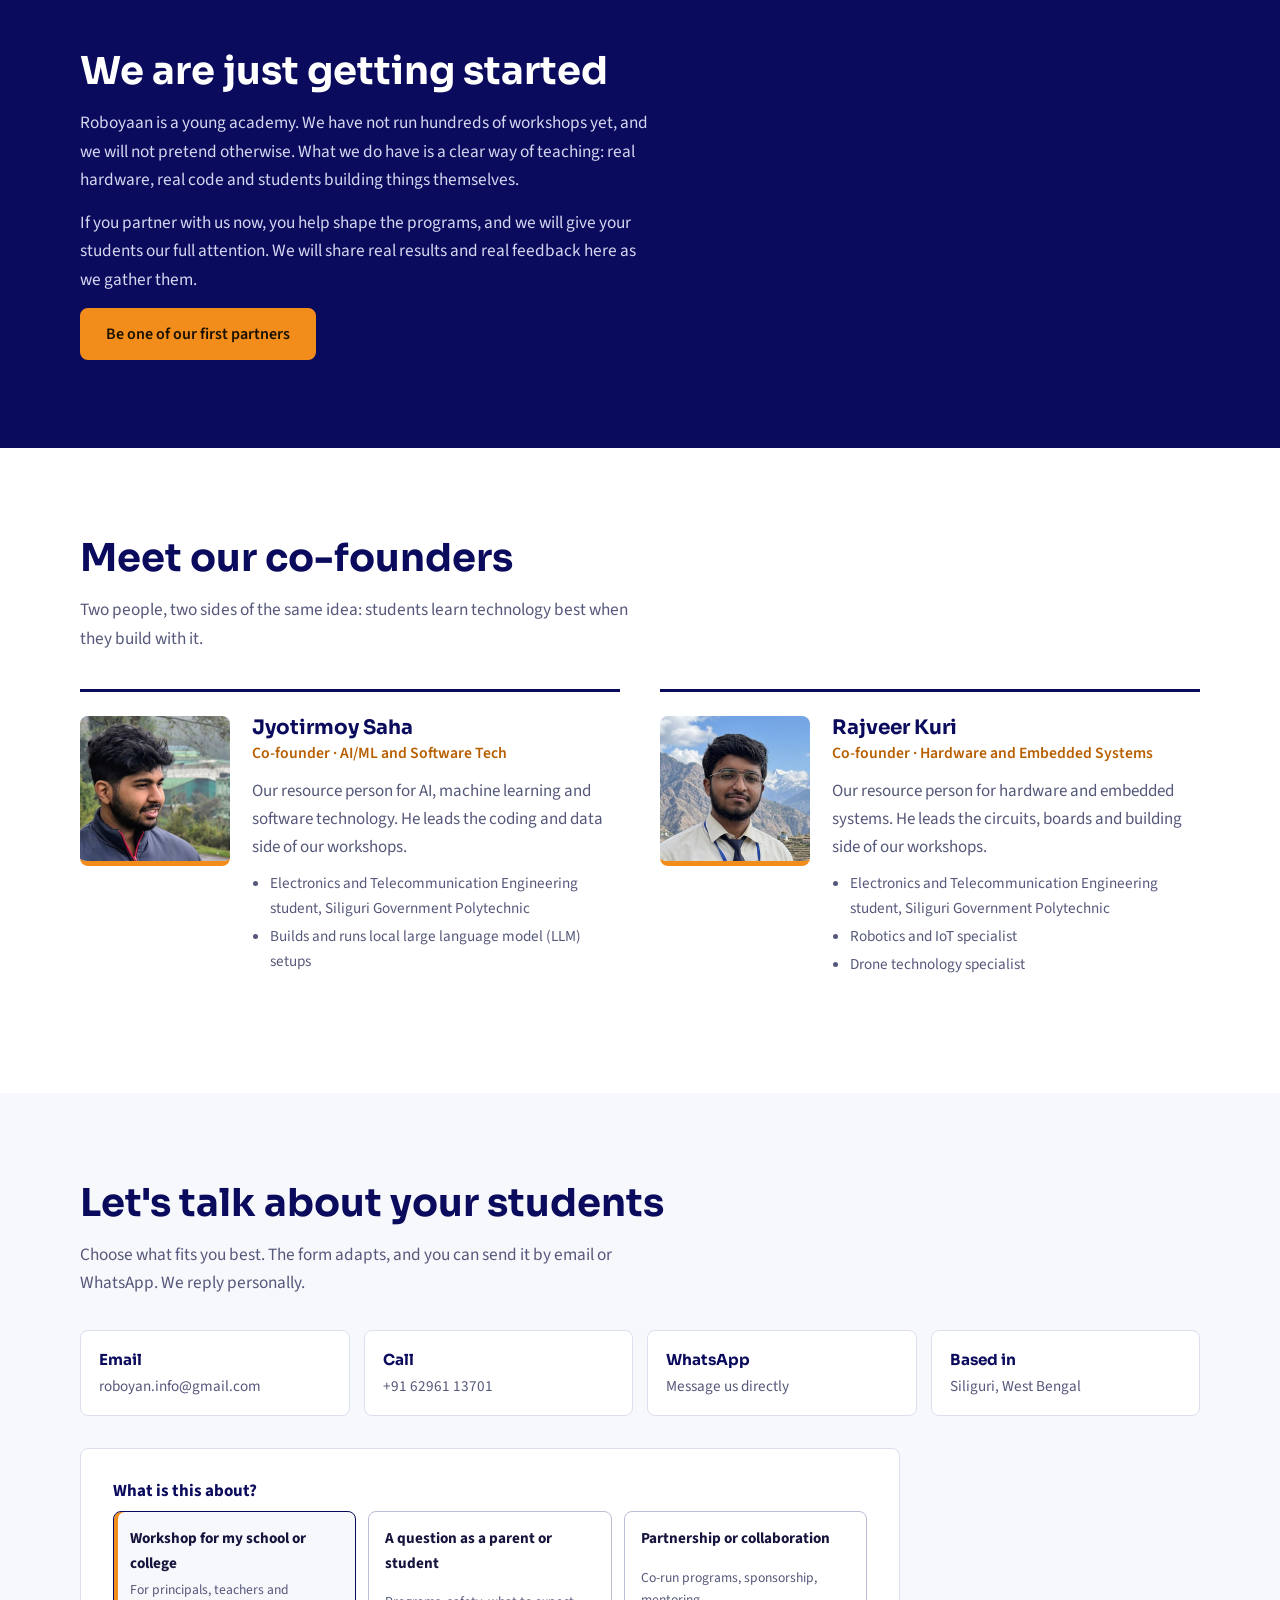
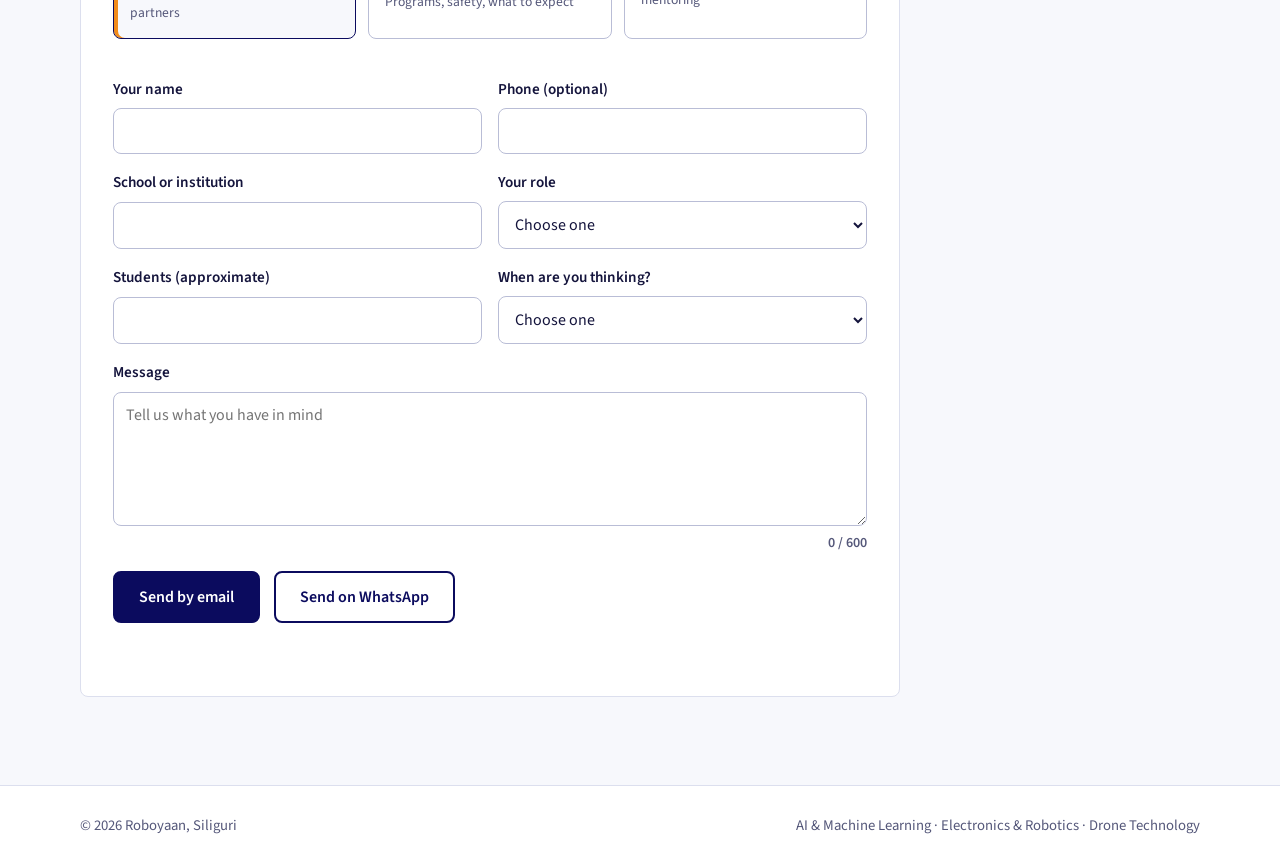
==== commit 1bc9f915: "Update index.html" ====
--- a/index.html
+++ b/index.html
@@ -23,12 +23,12 @@
     <a class="brand" href="#top"><img src="assets/logo-mark.png" alt="" width="40" height="40"><span>Roboyaan</span></a>
     <button class="menu" id="menu" aria-expanded="false" aria-controls="nav">Menu</button>
     <nav id="nav">
-      <a href="#programs">Programs</a>
-      <a href="#how">How it works</a>
-      <a href="#planner">Plan a workshop</a>
-      <a href="#who">Who it's for</a>
-      <a href="#about">About us</a>
-      <a href="#team">Founders</a>
+      <a class="nav-btn" href="#programs">Programs</a>
+      <a class="nav-btn" href="#how">How it works</a>
+      <a class="nav-btn" href="#planner">Plan a workshop</a>
+      <a class="nav-btn" href="#who">Who it's for</a>
+      <a class="nav-btn" href="#about">About us</a>
+      <a class="nav-btn" href="#team">Founders</a>
       <a class="btn" href="#contact">Contact us</a>
     </nav>
   </div>
@@ -54,7 +54,6 @@
     </div>
     <figure>
       <img src="assets/hero_workshop.jpg" alt="Students working on robotics kits and laptops in a classroom">
-      <!-- TODO: replace with a real Roboyaan photo as soon as you have one -->
     </figure>
   </div>
 </section>
@@ -66,11 +65,11 @@
 
     <div class="tabs" role="tablist" aria-label="Programs"><button role="tab" id="t0" aria-controls="p0" aria-selected="true">AI &amp; ML</button><button role="tab" id="t1" aria-controls="p1" aria-selected="false">Electronics &amp; Robotics</button><button role="tab" id="t2" aria-controls="p2" aria-selected="false">Drones</button></div>
     <div class="panels">
-      <div class="prog panel" role="tabpanel" id="p0" aria-labelledby="t0"><img src="assets/ai_ml_workshop.jpg" alt="Students learning neural networks with code on a laptop"><div><h3>AI and Machine Learning</h3><p>Students learn how computers learn from data, using Python and small projects they can run on ordinary laptops.</p><ul>
-          <li>Python basics for data</li>
-          <li>How models are trained and tested</li>
-          <li>Simple image and text projects</li>
-          <li>Using AI tools responsibly</li>
+    <div class="prog panel" role="tabpanel" id="p0" aria-labelledby="t0"><img src="assets/ai_ml_workshop.jpg" alt="Students learning neural networks with code on a laptop"><div><h3>AI and Machine Learning</h3><p>Students learn the complete pipeline, from writing their first Python scripts to fine-tuning and deploying real AI applications on standard laptops.</p><ul>
+          <li>From Python basics to advanced data handling</li>
+          <li>Training and fine-tuning custom AI models</li>
+          <li>Deploying completely local, offline LLMs</li>
+          <li>Integrating AI into custom web and app builds</li>
         </ul></div></div>
       <div class="prog panel" role="tabpanel" id="p1" aria-labelledby="t1" hidden><img src="assets/electronics_robotics.jpg" alt="A student soldering a circuit board at a workbench"><div><h3>Electronics and Robotics</h3><p>Students wire real circuits, program microcontrollers and see their code move something in the physical world.</p><ul>
           <li>Circuits, sensors and Arduino boards</li>
@@ -187,7 +186,6 @@
         </div>
       </article>
 
-      <!-- To add a third co-founder, copy one whole <article>...</article> block and paste it here. -->
     </div>
   </div>
 </section>
--- a/style.css
+++ b/style.css
@@ -1,6 +1,6 @@
 :root{--ink:#14143c;--navy:#0b0b5e;--muted:#55587a;--paper:#f7f8fc;--white:#fff;--line:#dcdfee;--amber:#f28c1b;--amber-d:#b85f00;--r:8px}
 *{box-sizing:border-box;margin:0}
-html{scroll-behavior:smooth;scroll-padding-top:76px}
+html{scroll-padding-top:76px}
 body{font:17px/1.65 "Source Sans 3",system-ui,sans-serif;color:var(--ink);background:var(--white)}
 h1,h2,h3{font-family:Sora,system-ui,sans-serif;line-height:1.15;color:var(--navy)}
 img{max-width:100%;display:block}
@@ -20,8 +20,21 @@
 .brand{display:flex;align-items:center;gap:10px;text-decoration:none;font:700 1.3rem Sora,sans-serif}
 .brand{line-height:1}.brand img{height:40px;width:40px;object-fit:contain}
 nav{display:flex;gap:26px;align-items:center}
-nav a{text-decoration:none;font-weight:600;color:var(--ink)}
-nav a:hover{color:var(--amber-d)}
+nav a.nav-btn {
+  text-decoration: none;
+  font-weight: 600;
+  color: var(--navy);
+  padding: 8px 14px;
+  background: var(--paper);
+  border-radius: 6px;
+  border: 1px solid var(--line);
+  transition: all 0.2s;
+}
+nav a.nav-btn:hover {
+  background: var(--navy);
+  color: #fff;
+  border-color: var(--navy);
+}
 nav .btn{padding:9px 18px;color:#fff}
 .menu{display:none;background:none;border:2px solid var(--navy);border-radius:var(--r);padding:6px 12px;font:600 .95rem inherit;color:var(--navy)}
 .hero{padding:64px 0 88px}
@@ -162,7 +175,6 @@
 @media(max-width:860px){.reach{grid-template-columns:1fr 1fr}.types{grid-template-columns:1fr}#contactForm{padding:22px}}
 @media(max-width:520px){.reach{grid-template-columns:1fr}}
 
-
 .result ol{list-style:none;padding:0}.result li b{color:var(--amber-d)}
 
 /* ---- Alignment fixes ---- */
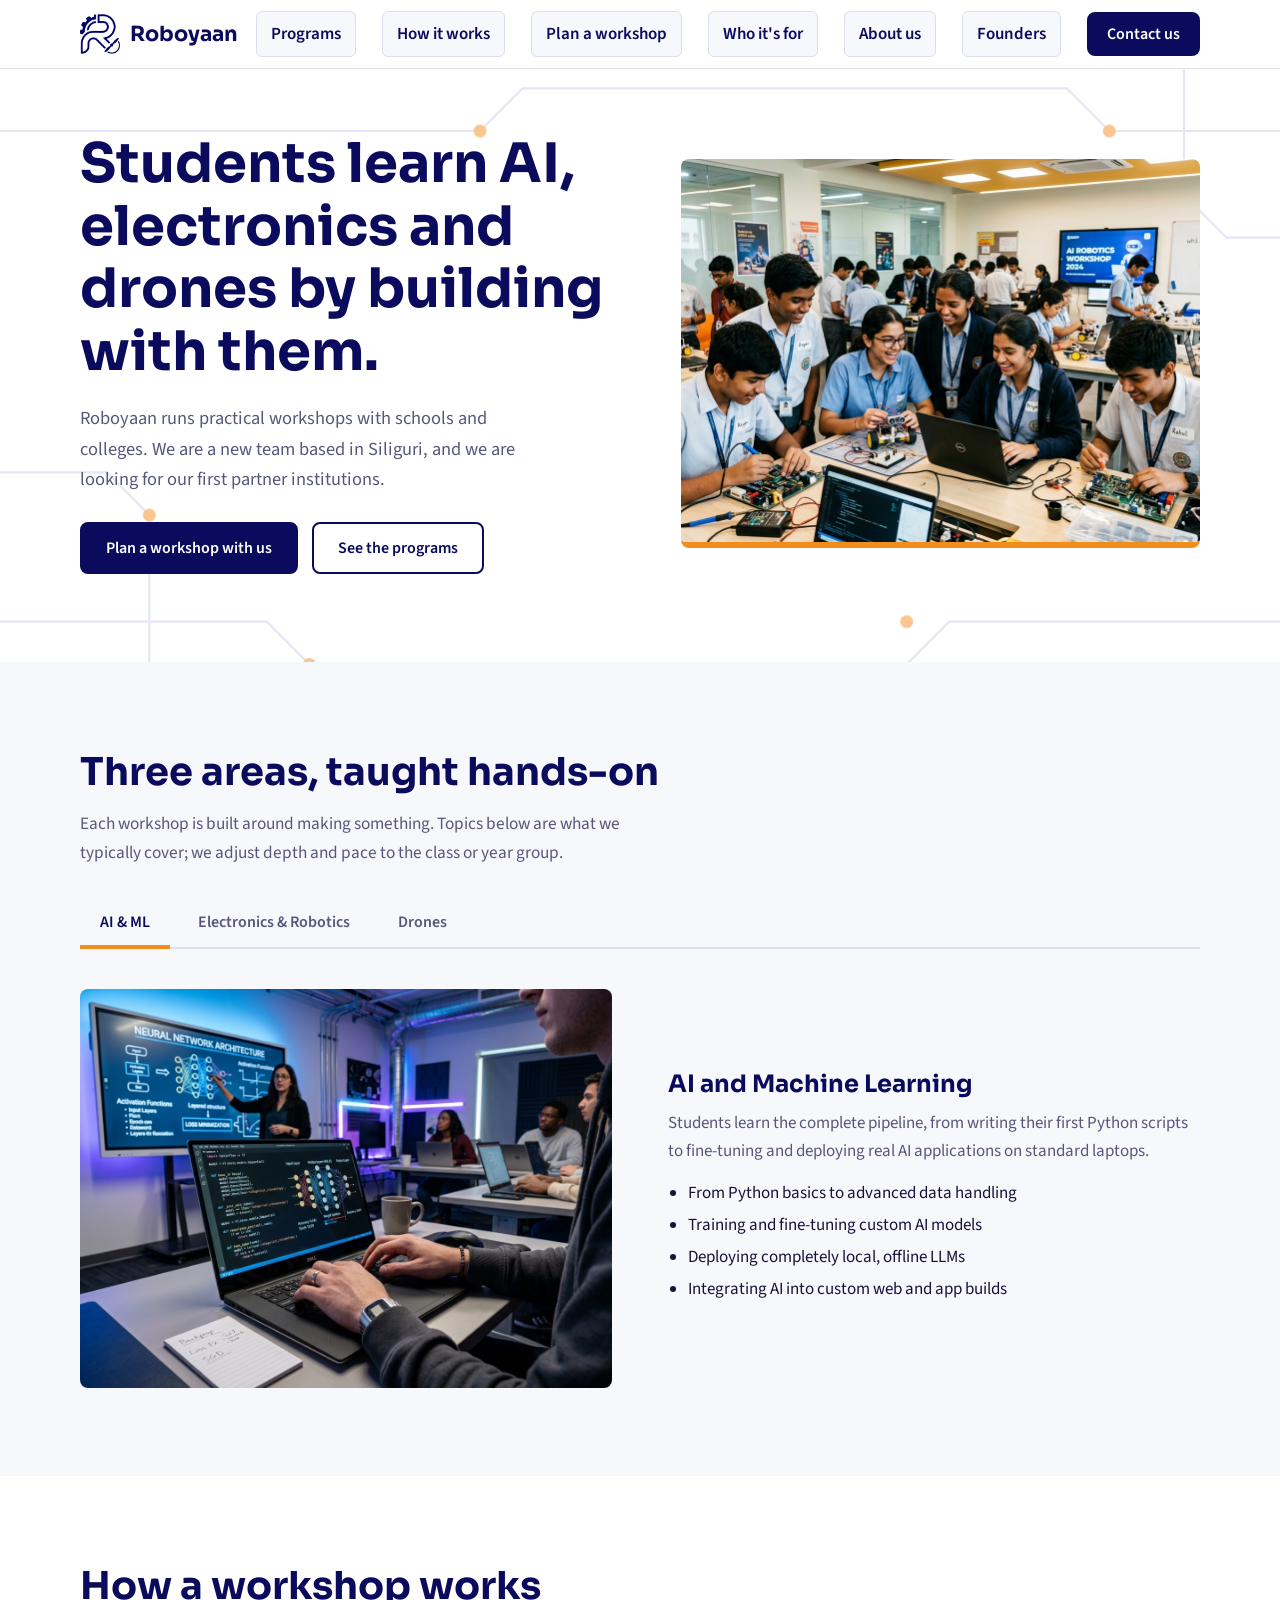
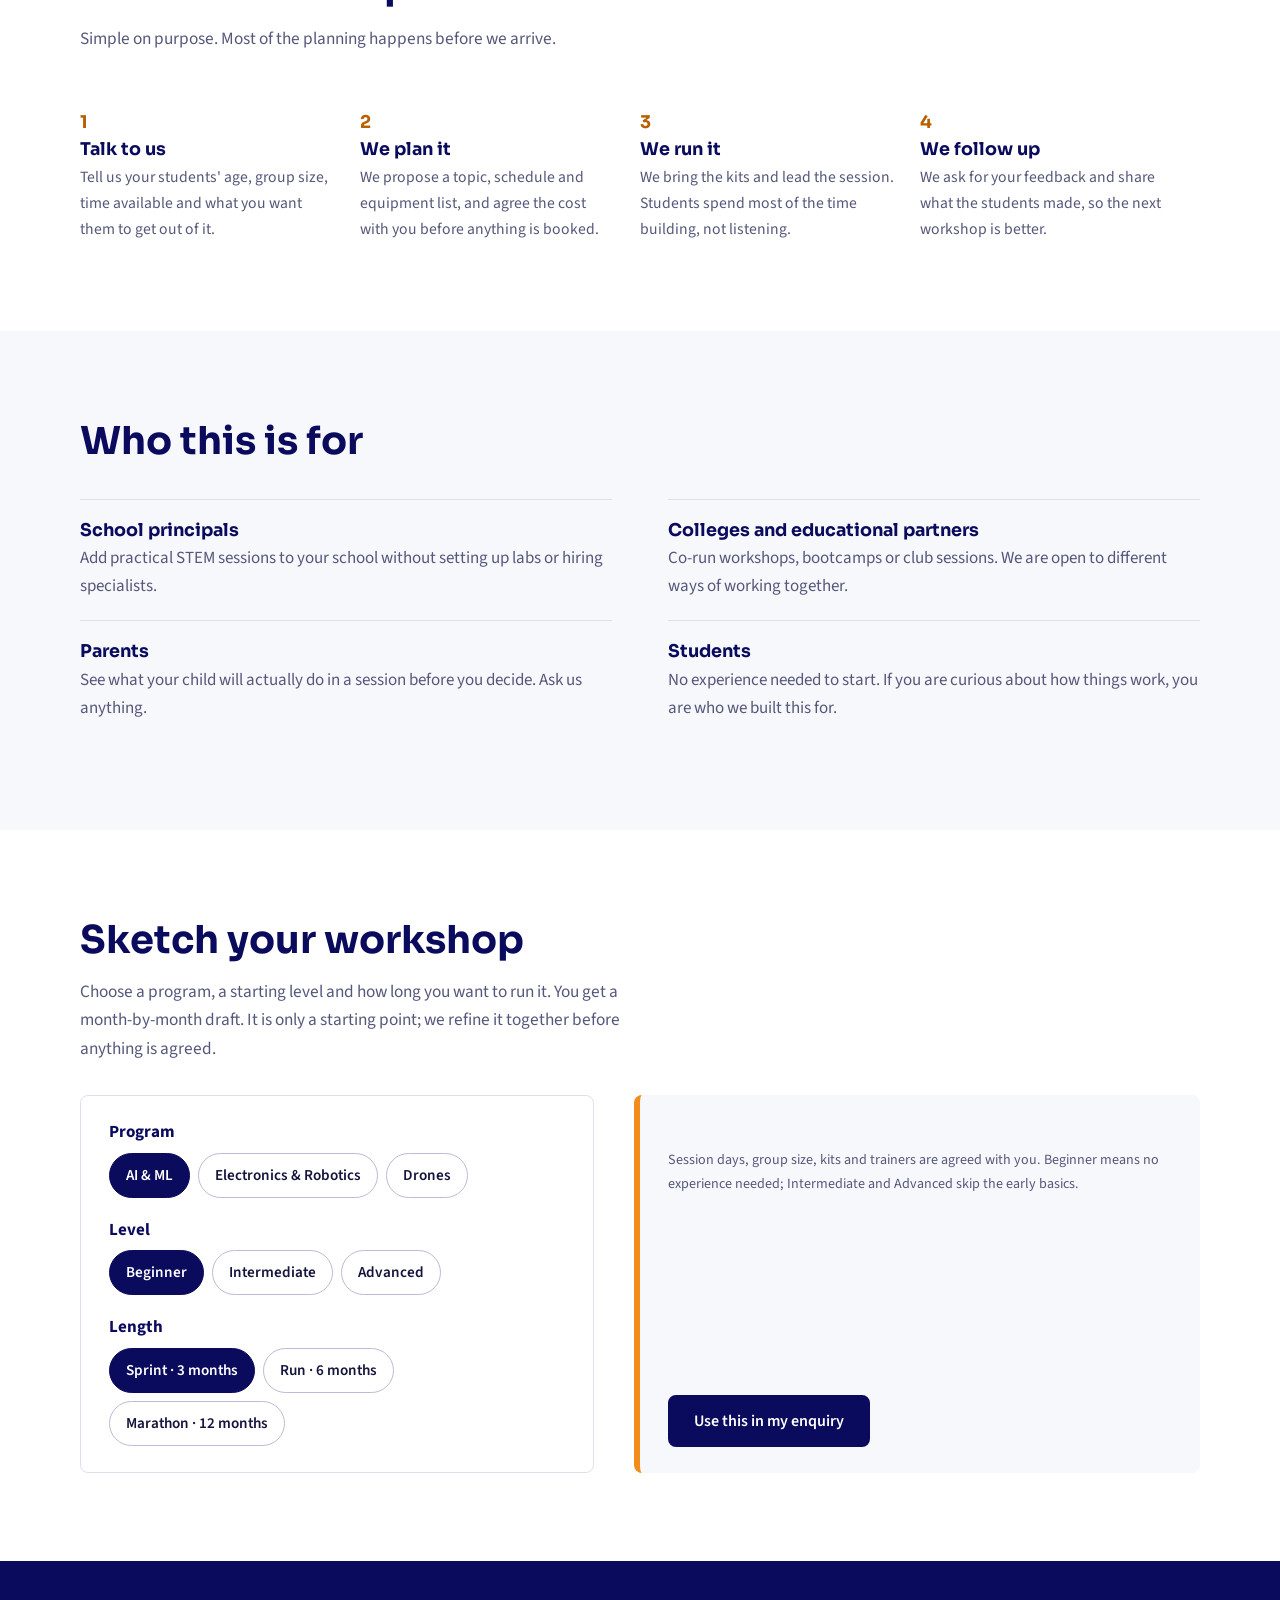
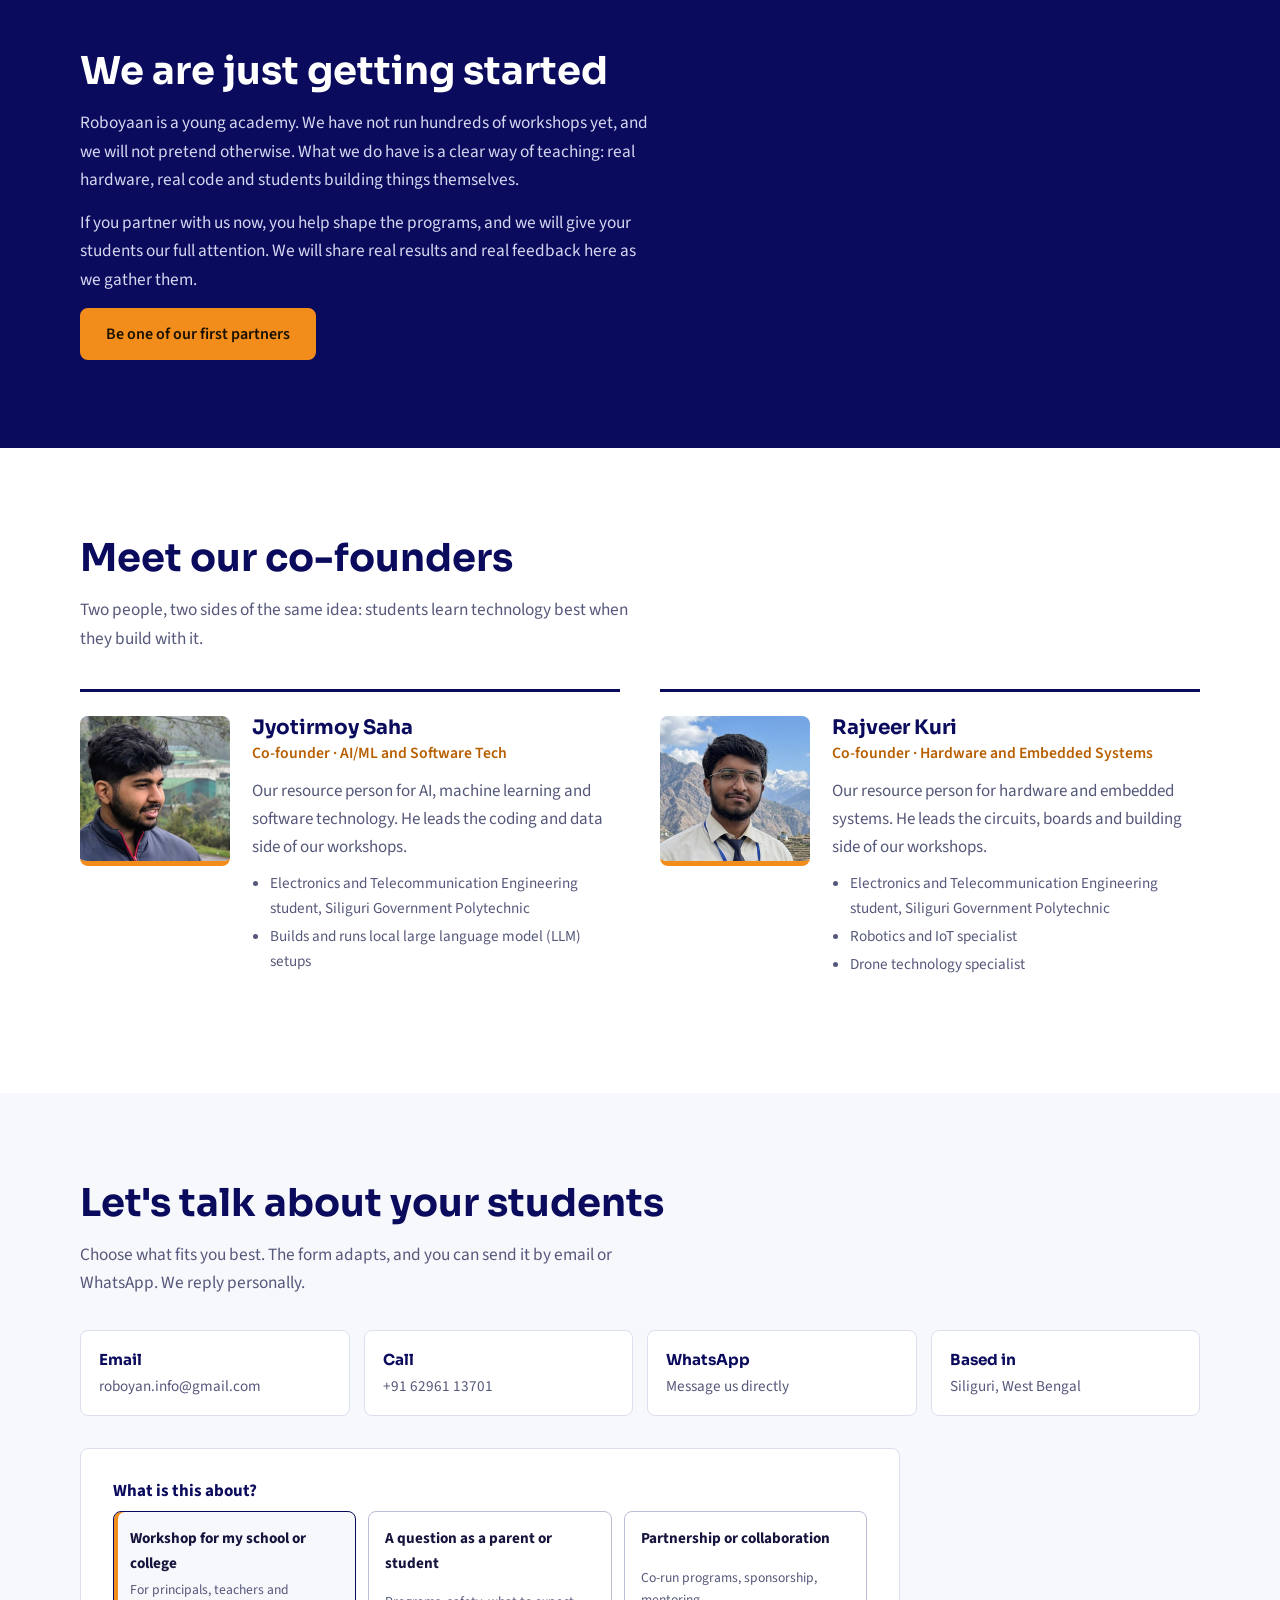
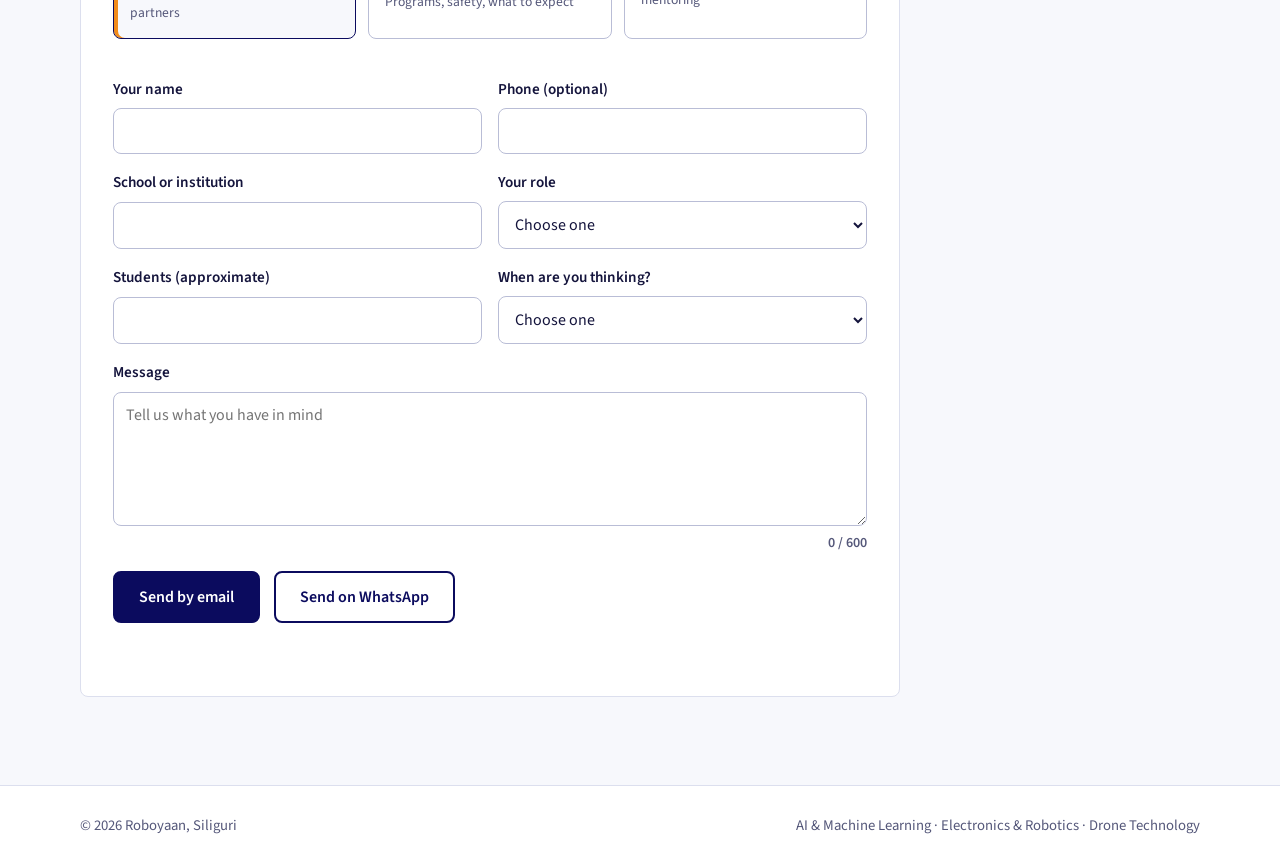
==== commit 7fd7861a: "Update index.html" ====
--- a/index.html
+++ b/index.html
@@ -37,11 +37,18 @@
 <main id="top">
 <section class="hero">
   <svg class="circuit" viewBox="0 0 1200 600" preserveAspectRatio="xMidYMid slice" aria-hidden="true">
-    <path pathLength="1" d="M0 120H220L260 160H520L560 120H900"/>
-    <path pathLength="1" d="M0 300H140L190 350H430L470 310H760L800 350H1200"/>
-    <path pathLength="1" d="M300 600V480L340 440H640L680 480V600"/>
-    <path pathLength="1" d="M760 0V90L800 130H1010L1050 90H1200"/>
-    <circle cx="900" cy="120" r="6"/><circle cx="1200" cy="350" r="6"/><circle cx="680" cy="480" r="6"/><circle cx="1200" cy="90" r="6"/>
+    <!-- Top line framing -->
+    <path pathLength="1" d="M0 80 H450 L490 40 H1000 L1040 80 H1200"/>
+    <!-- Bottom line framing -->
+    <path pathLength="1" d="M0 540 H250 L290 580 H850 L890 540 H1200"/>
+    <!-- Small accent top right -->
+    <path pathLength="1" d="M1200 180 H1150 L1110 140 V0"/>
+    <!-- Small accent bottom left -->
+    <path pathLength="1" d="M0 400 H100 L140 440 V600"/>
+    <!-- Circuit nodes -->
+    <circle cx="450" cy="80" r="6"/><circle cx="1040" cy="80" r="6"/>
+    <circle cx="290" cy="580" r="6"/><circle cx="850" cy="540" r="6"/>
+    <circle cx="1110" cy="140" r="6"/><circle cx="140" cy="440" r="6"/>
   </svg>
   <div class="wrap">
     <div>
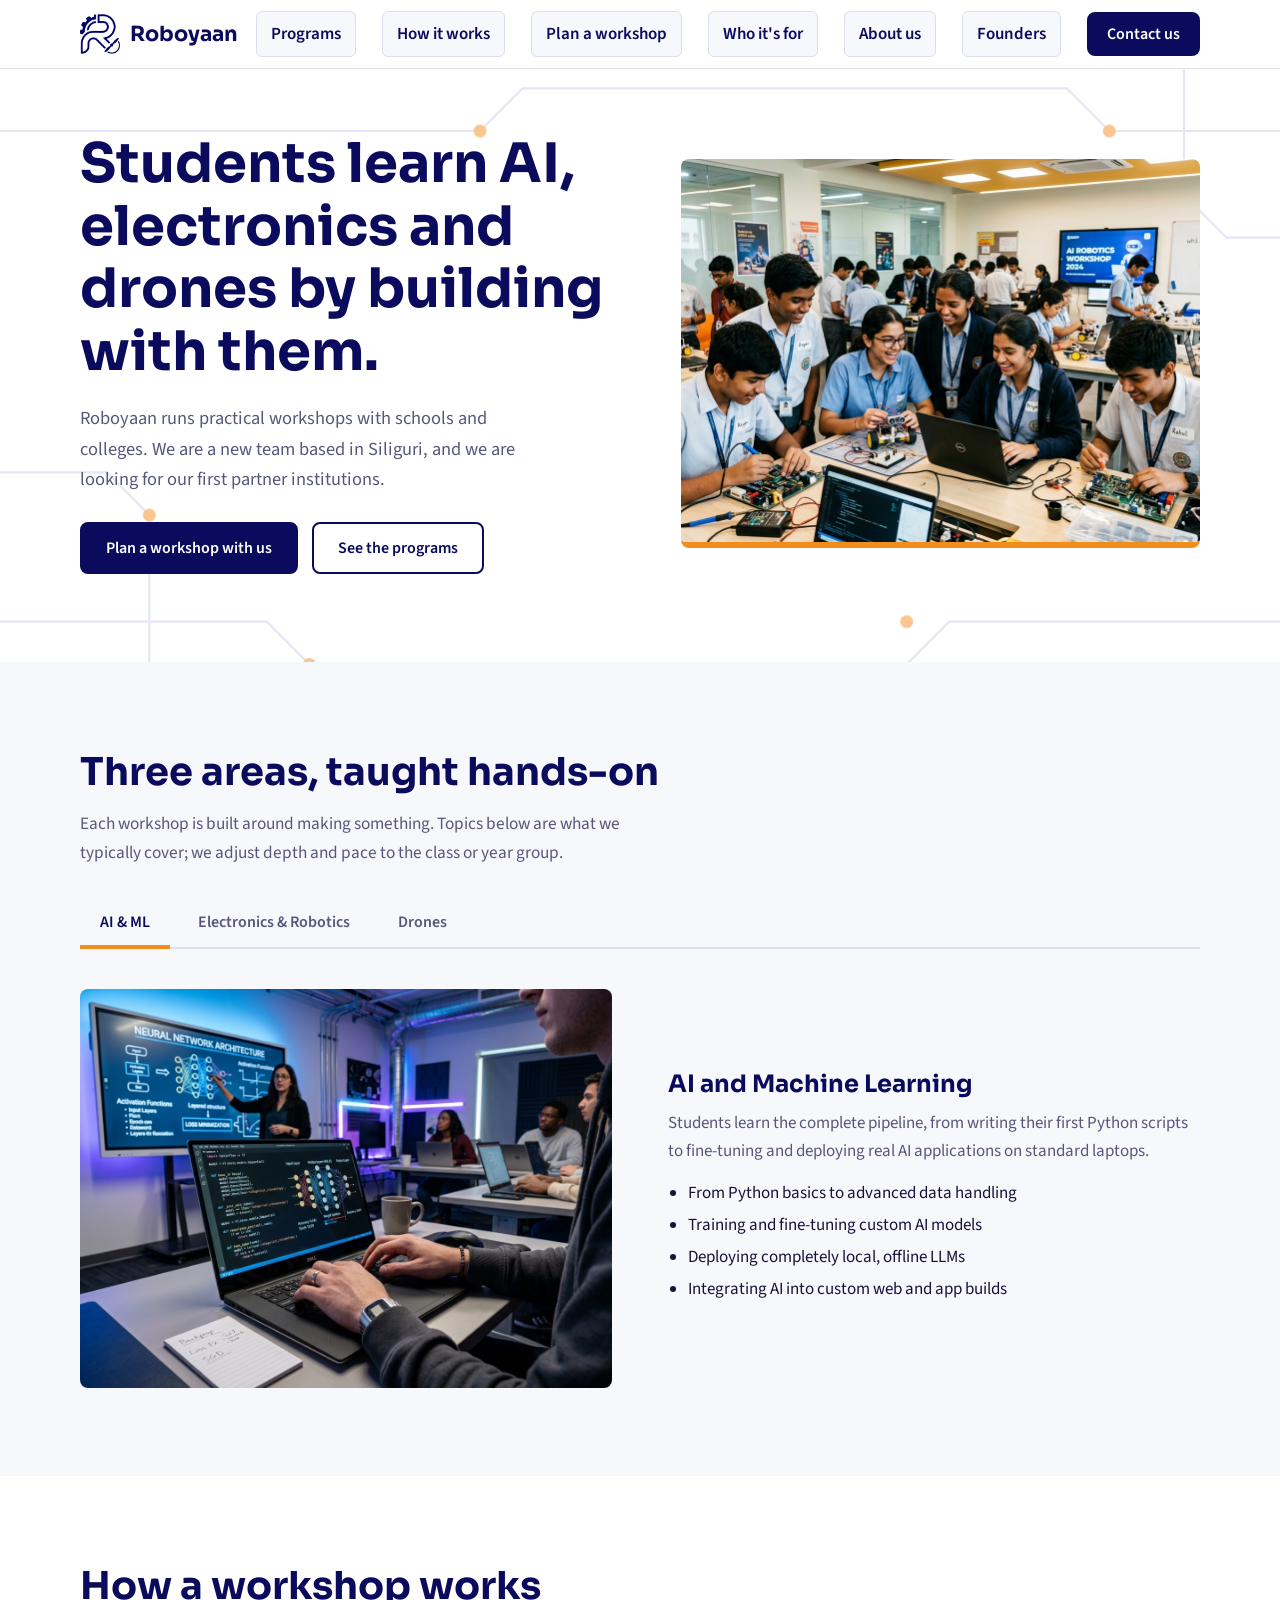
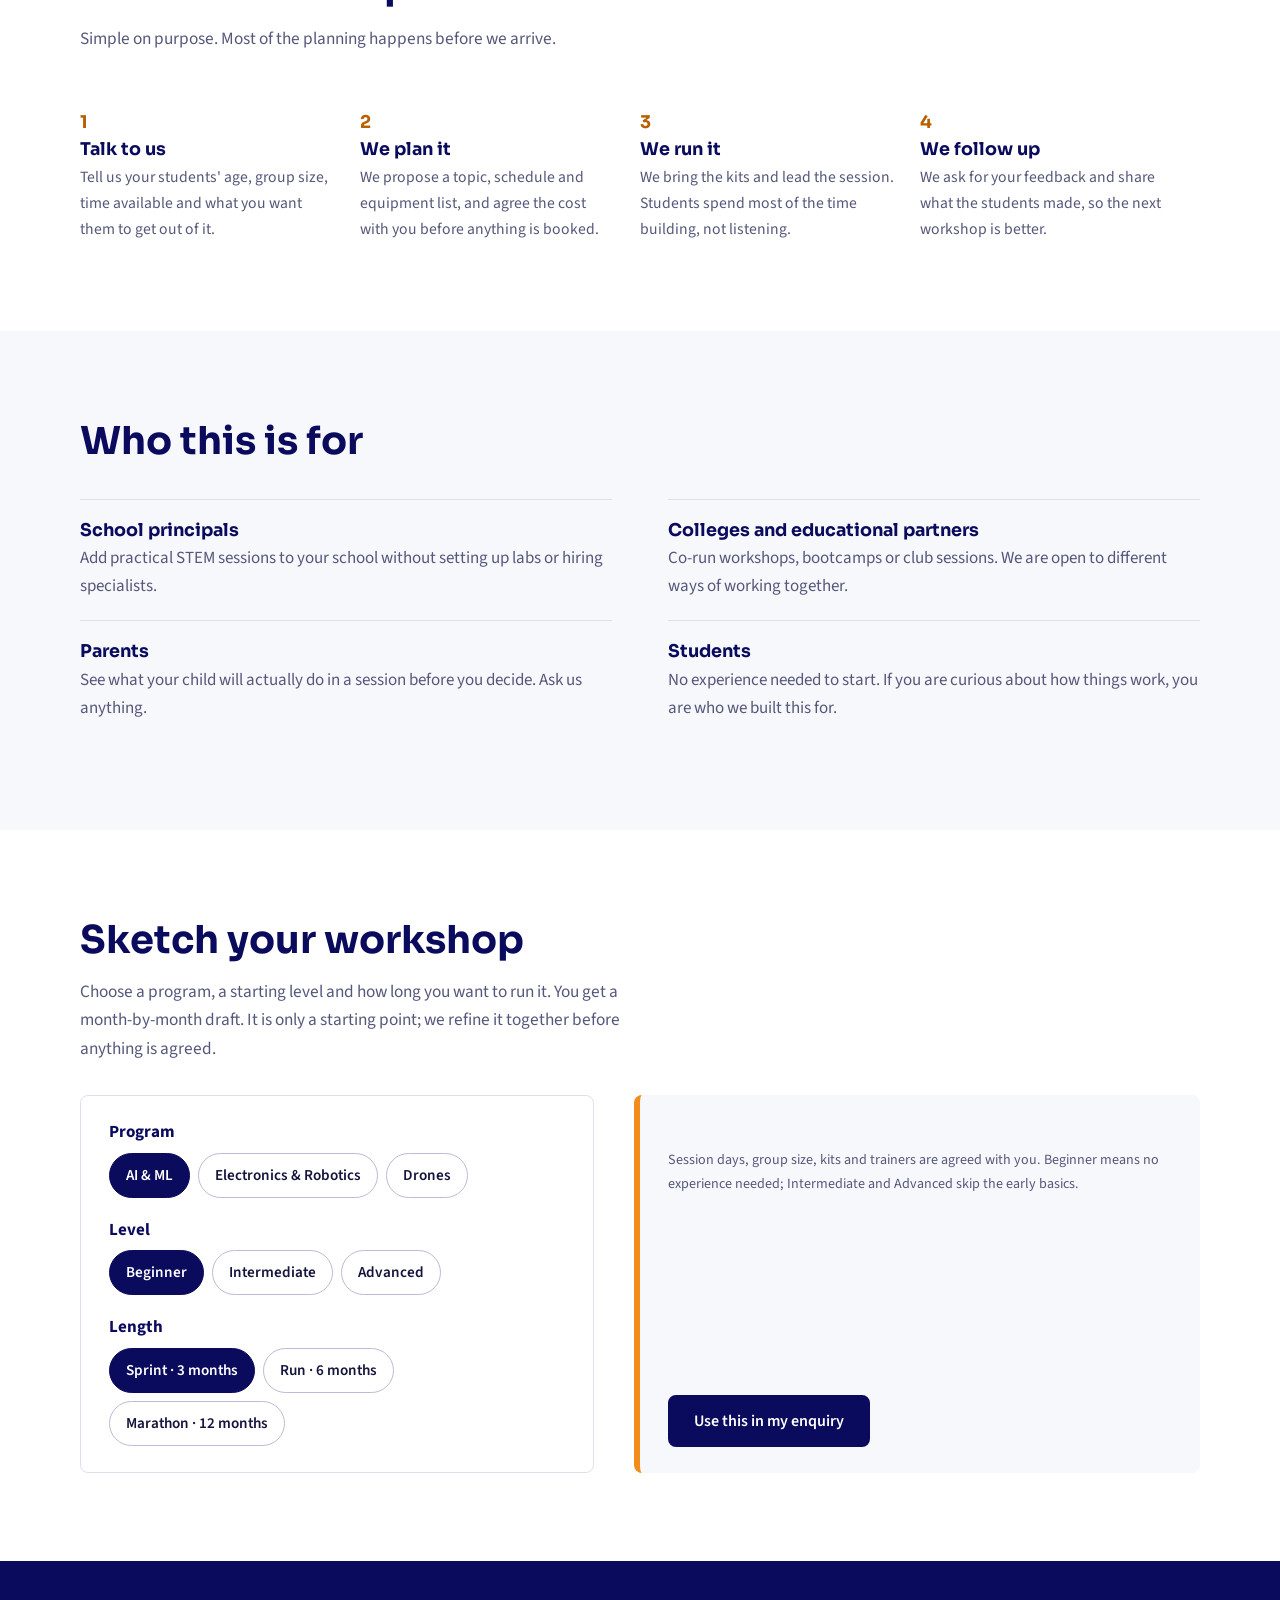
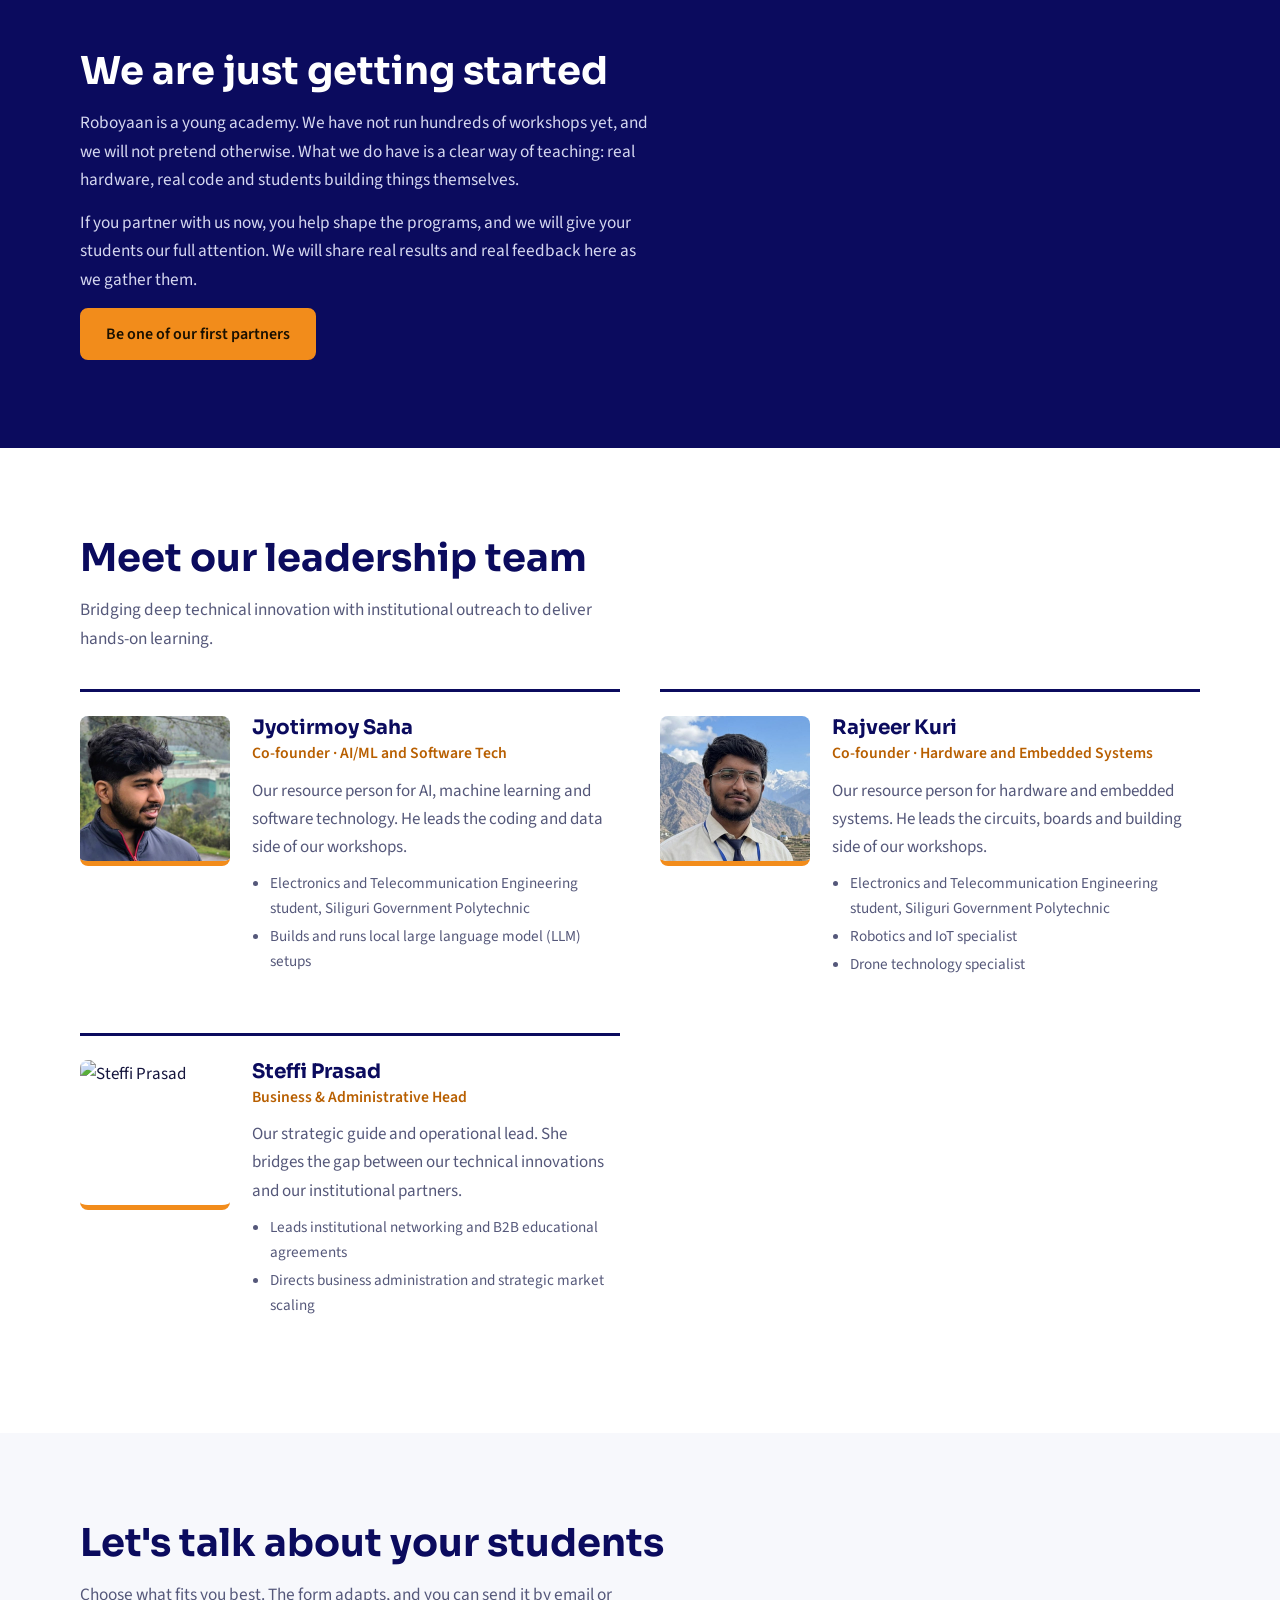
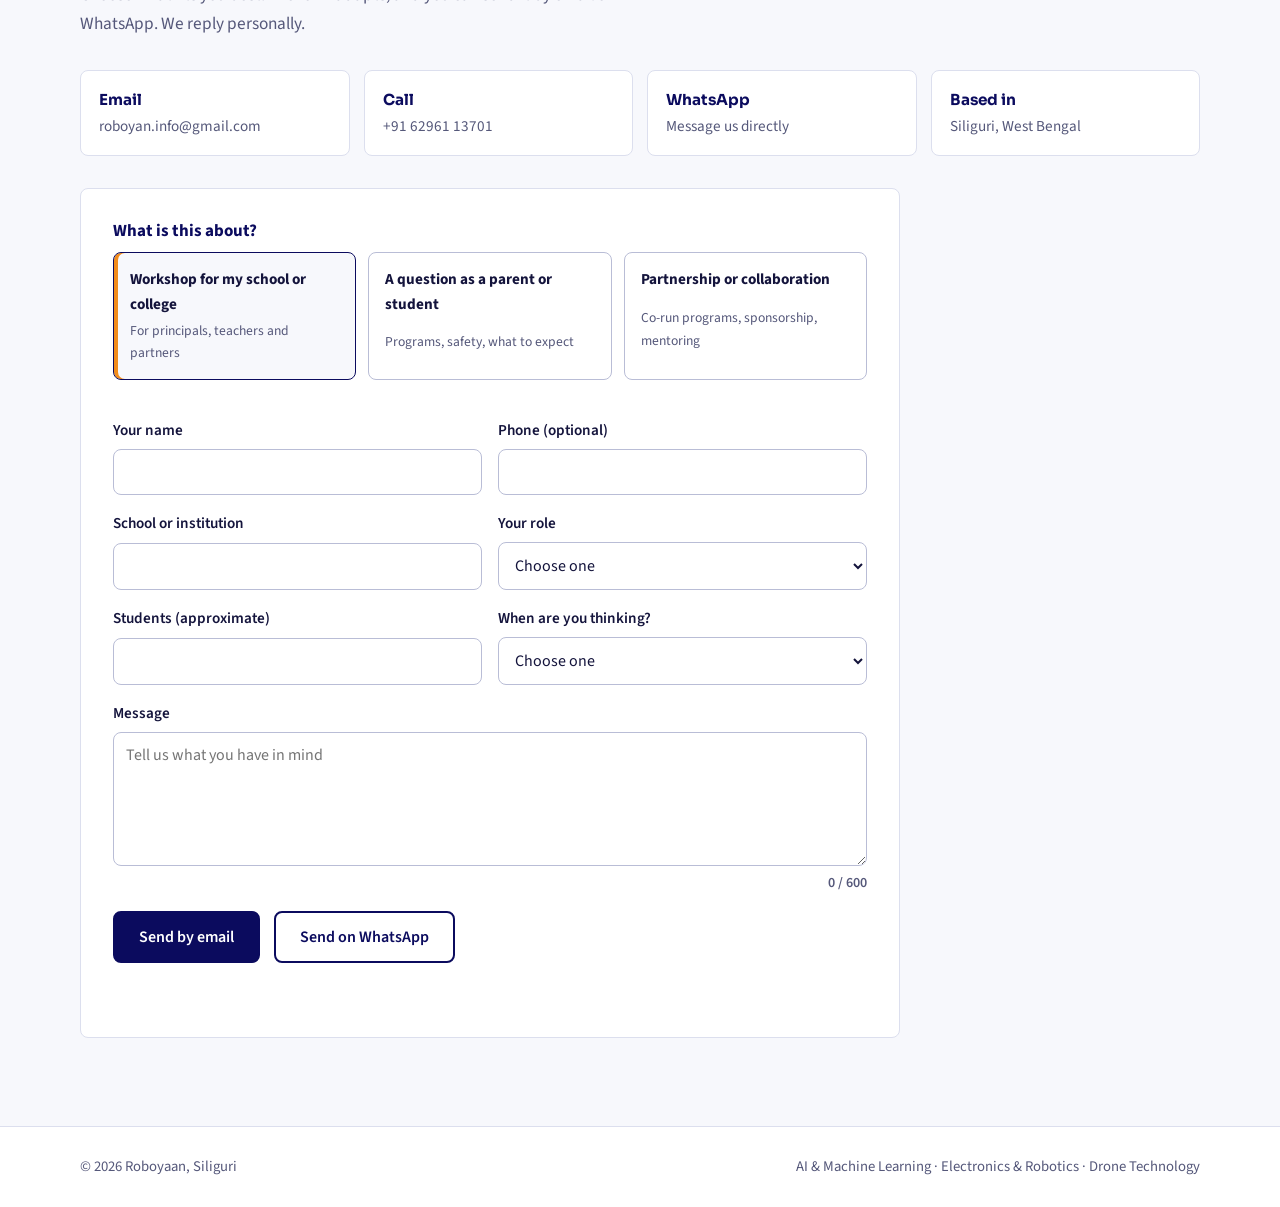
==== commit c76ea57e: "Update index.html" ====
--- a/index.html
+++ b/index.html
@@ -162,8 +162,8 @@
 
 <section id="team">
   <div class="wrap">
-    <h2>Meet our co-founders</h2>
-    <p class="lead">Two people, two sides of the same idea: students learn technology best when they build with it.</p>
+    <h2>Meet our leadership team</h2>
+    <p class="lead">Bridging deep technical innovation with institutional outreach to deliver hands-on learning.</p>
     <div class="founders">
 
       <article class="founder">
@@ -193,6 +193,19 @@
         </div>
       </article>
 
+      <article class="founder">
+        <img src="assets/founders/steffi-prasad.jpg" alt="Steffi Prasad" width="150" height="150" loading="lazy">
+        <div>
+          <h3>Steffi Prasad</h3>
+          <p class="role">Business & Administrative Head</p>
+          <p>Our strategic guide and operational lead. She bridges the gap between our technical innovations and our institutional partners.</p>
+          <ul class="facts">
+            <li>Leads institutional networking and B2B educational agreements</li>
+            <li>Directs business administration and strategic market scaling</li>
+          </ul>
+        </div>
+      </article>
+
     </div>
   </div>
 </section>
--- a/style.css
+++ b/style.css
@@ -90,7 +90,7 @@
 
 /* ---- Dynamics ---- */
 .hero{position:relative;overflow:hidden}
-.hero .wrap{position:relative}
+.hero .wrap{position:relative; z-index: 2;}
 .circuit{position:absolute;inset:0;width:100%;height:100%;opacity:.5;pointer-events:none}
 .circuit path{fill:none;stroke:#c9cdea;stroke-width:2;stroke-dasharray:1;stroke-dashoffset:1;animation:draw 2.4s .3s ease-out forwards}
 .circuit circle{fill:var(--amber);opacity:0;animation:pop .4s 2.4s forwards}
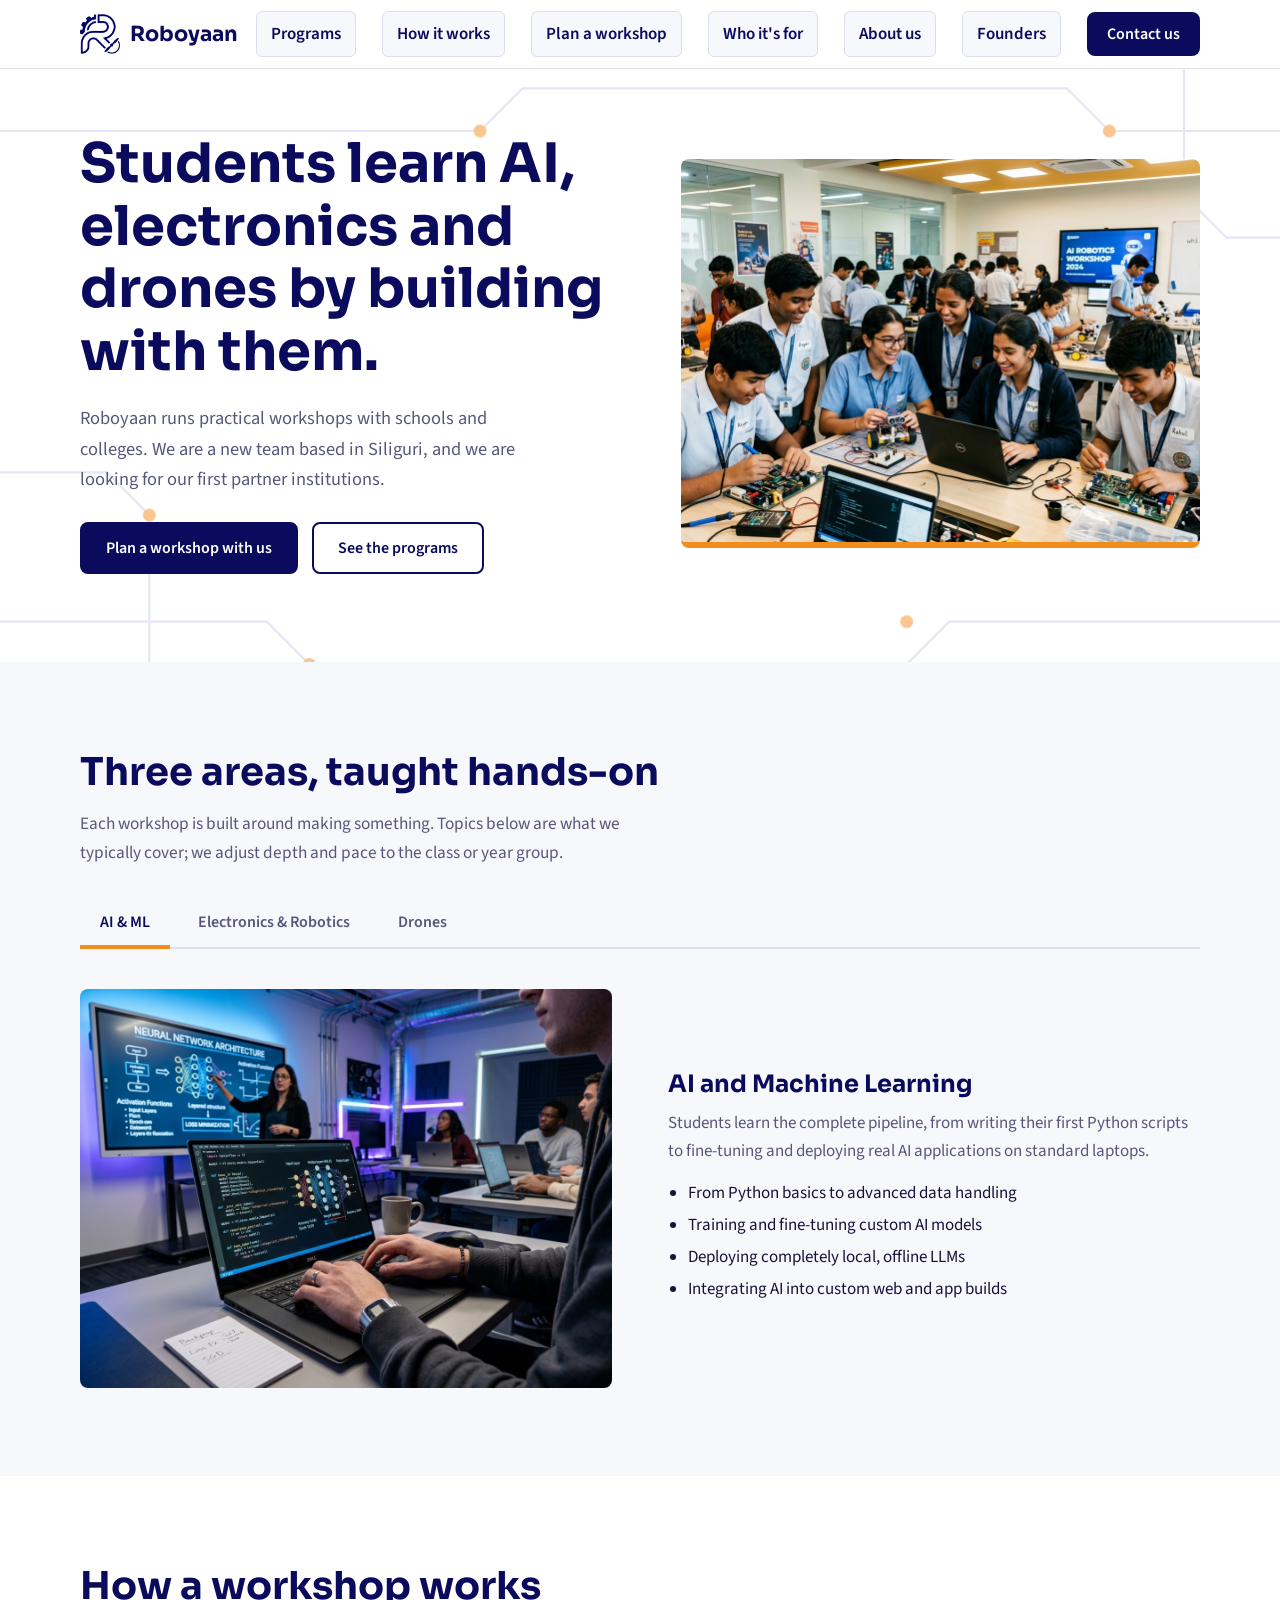
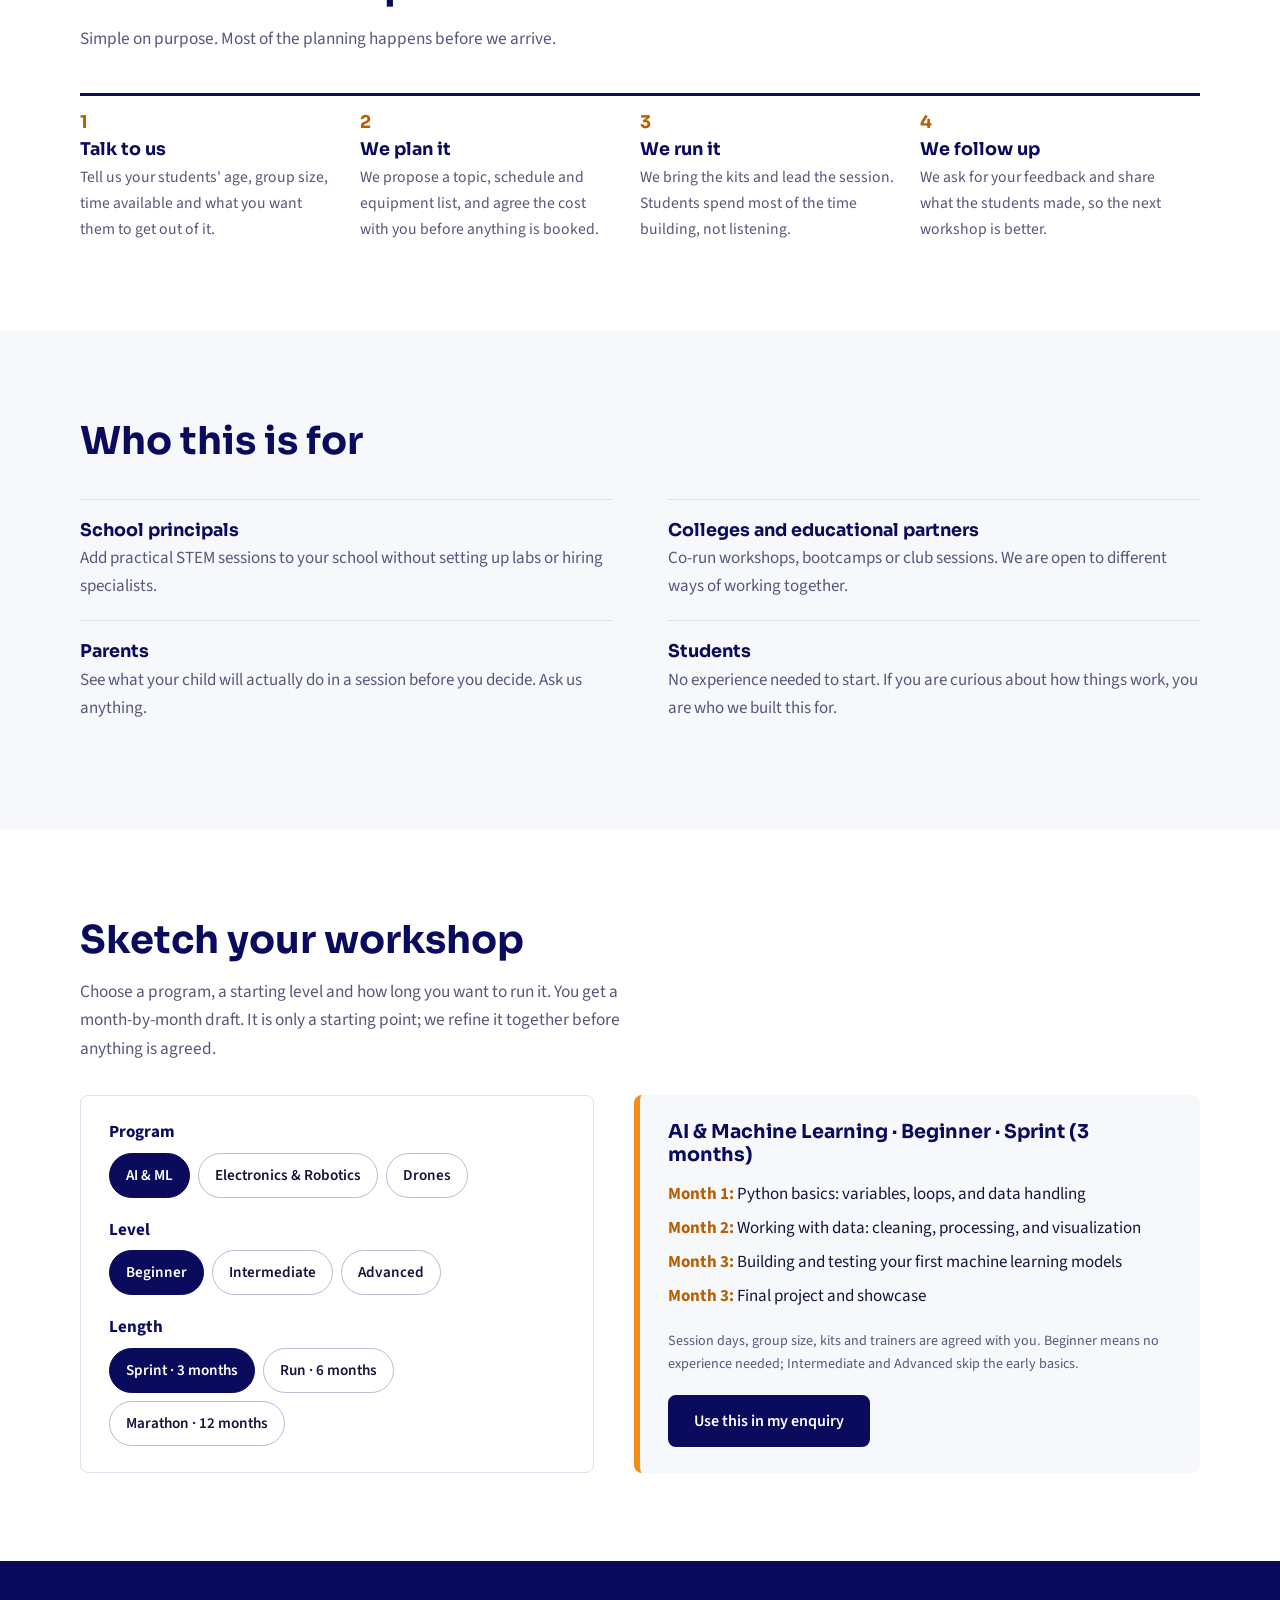
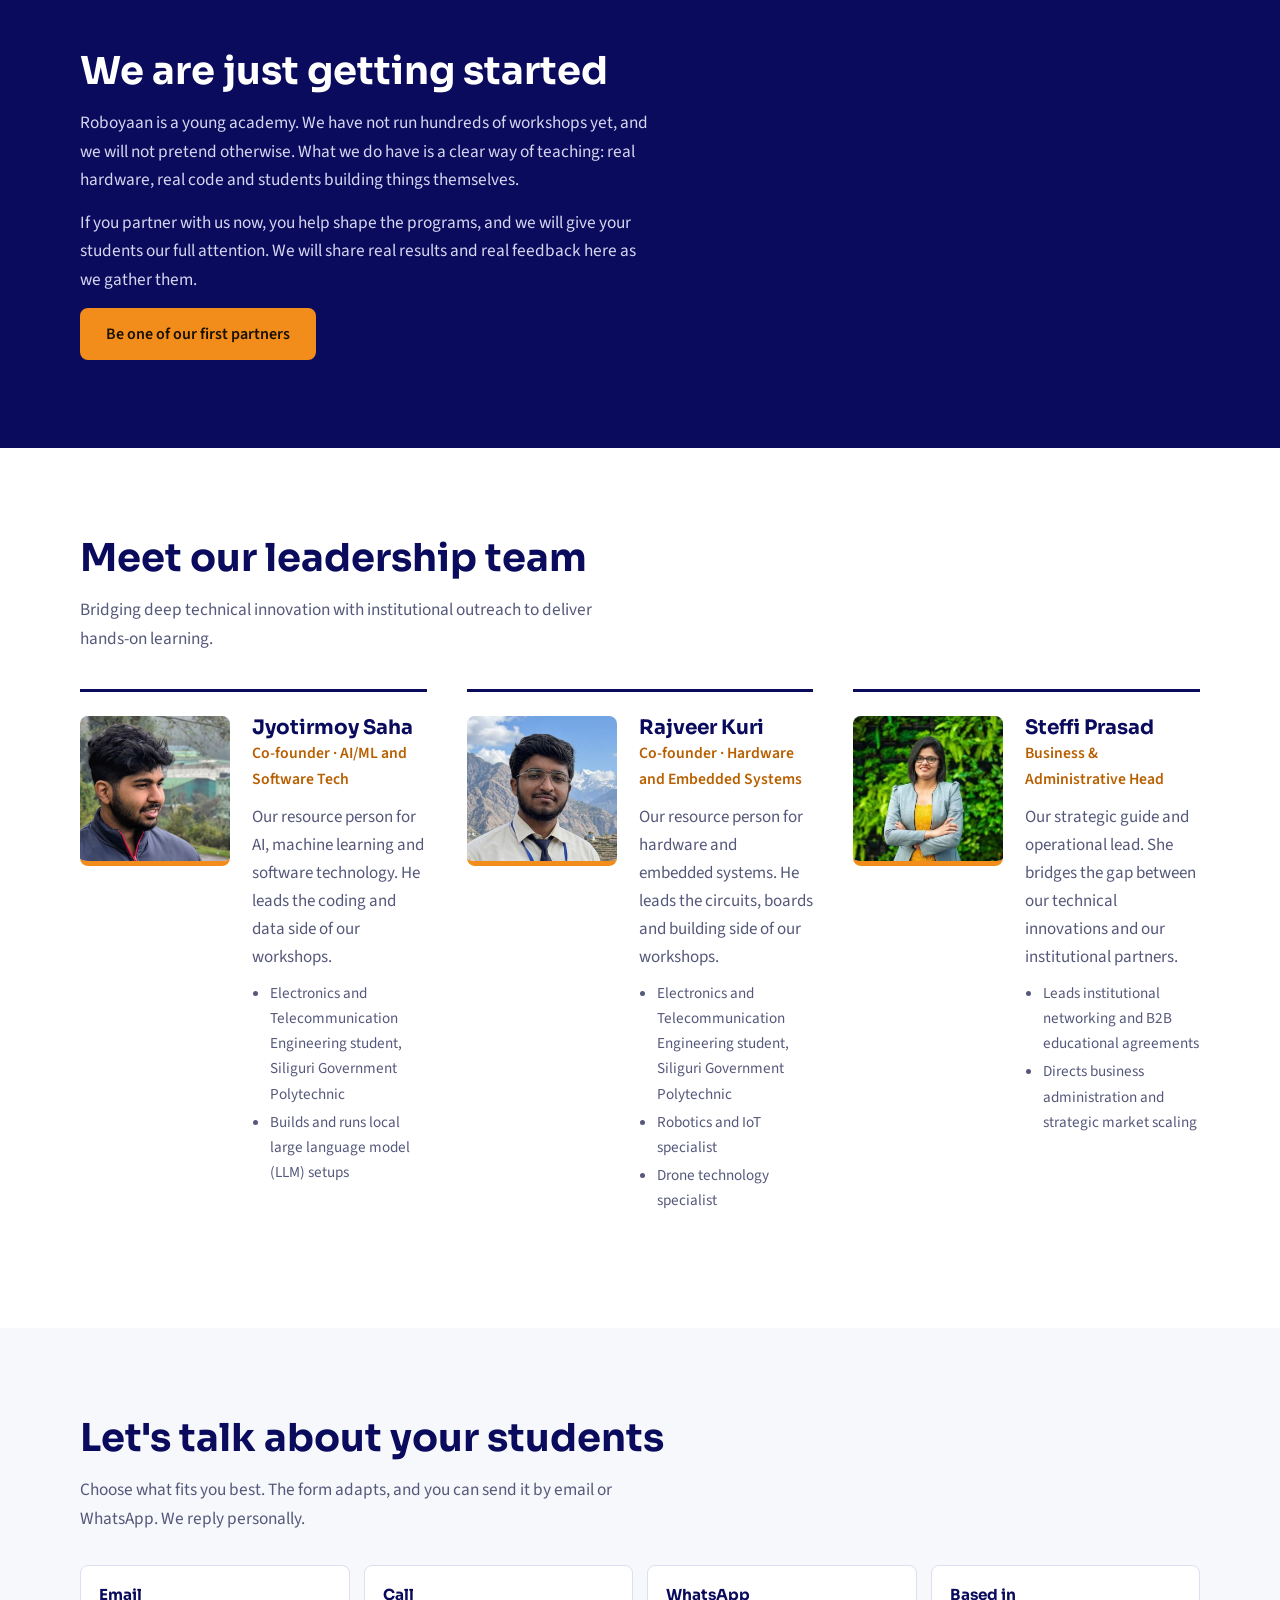
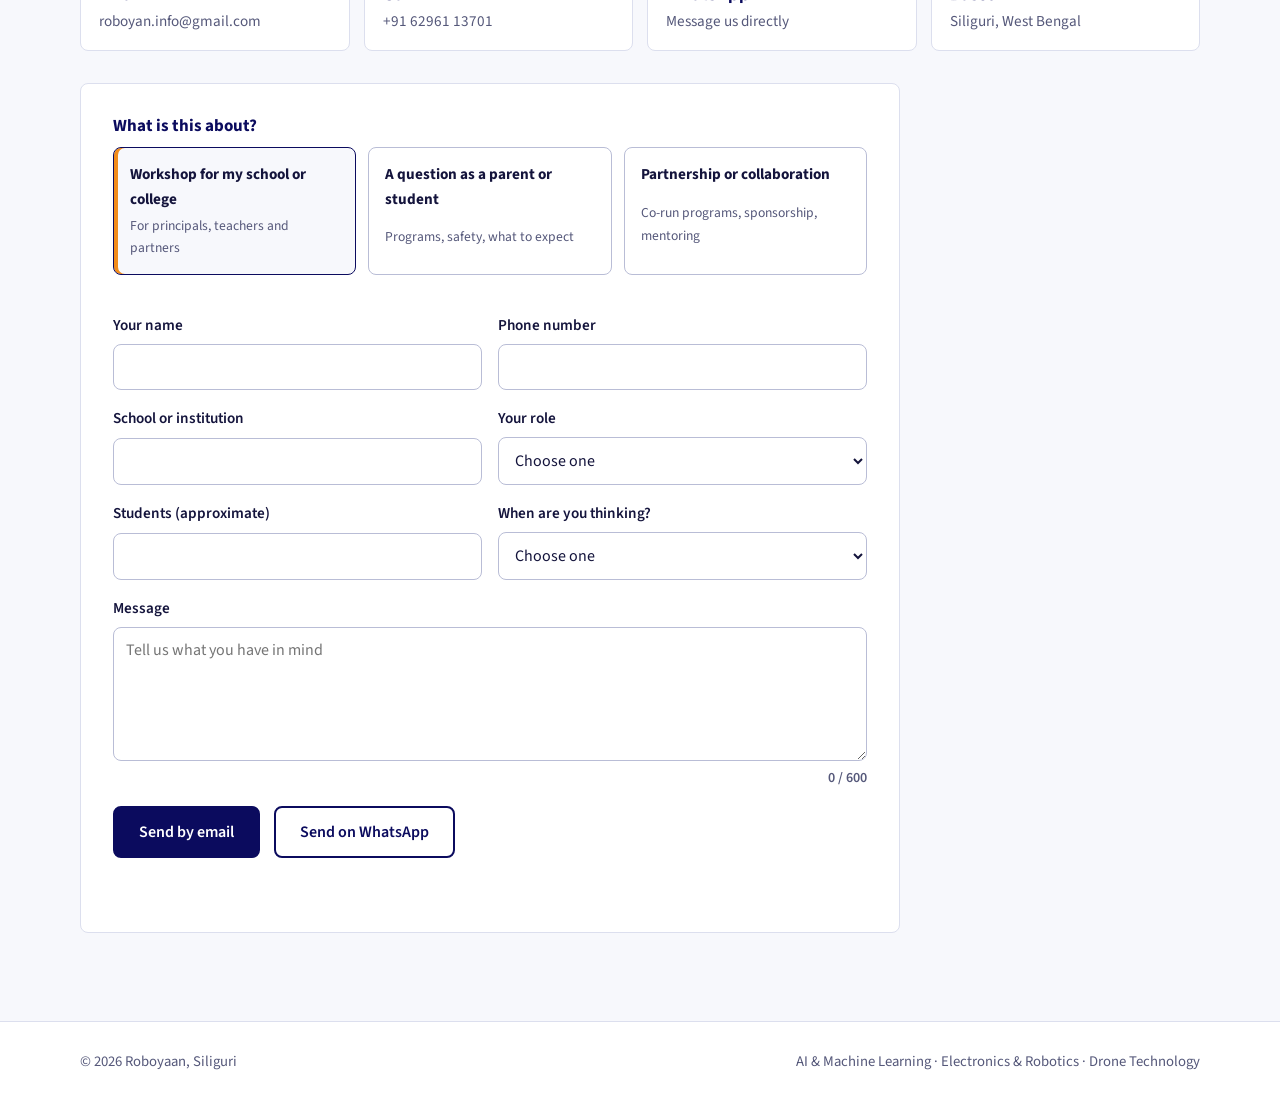
==== commit 0f0add6e: "Update index.html" ====
--- a/index.html
+++ b/index.html
@@ -228,7 +228,7 @@
       </fieldset>
       <div class="row">
         <label>Your name<input name="name" required maxlength="80" autocomplete="name"></label>
-        <label>Phone (optional)<input name="phone" type="tel" maxlength="20" autocomplete="tel"></label>
+        <label>Phone number<input name="phone" type="tel" required maxlength="20" autocomplete="tel"></label>
       </div>
       <div class="adapt" data-for="School or college workshop|Partnership">
         <div class="row">
--- a/style.css
+++ b/style.css
@@ -190,7 +190,7 @@
 .result ol{margin-bottom:14px}
 
 /* ---- Co-founders ---- */
-.founders{display:grid;grid-template-columns:repeat(2,1fr);gap:28px 40px;margin-top:36px}
+.founders{display:grid;grid-template-columns:repeat(auto-fit, minmax(300px, 1fr));gap:28px 40px;margin-top:36px}
 .founder{display:grid;grid-template-columns:150px 1fr;gap:22px;align-items:start;padding:24px 0;border-top:3px solid var(--navy)}
 .founder img,.avatar{width:150px;height:150px;border-radius:var(--r);object-fit:cover;border-bottom:5px solid var(--amber)}
 .avatar{display:grid;place-items:center;background:var(--navy);color:#fff;font:700 2.6rem Sora,sans-serif;letter-spacing:.04em}
